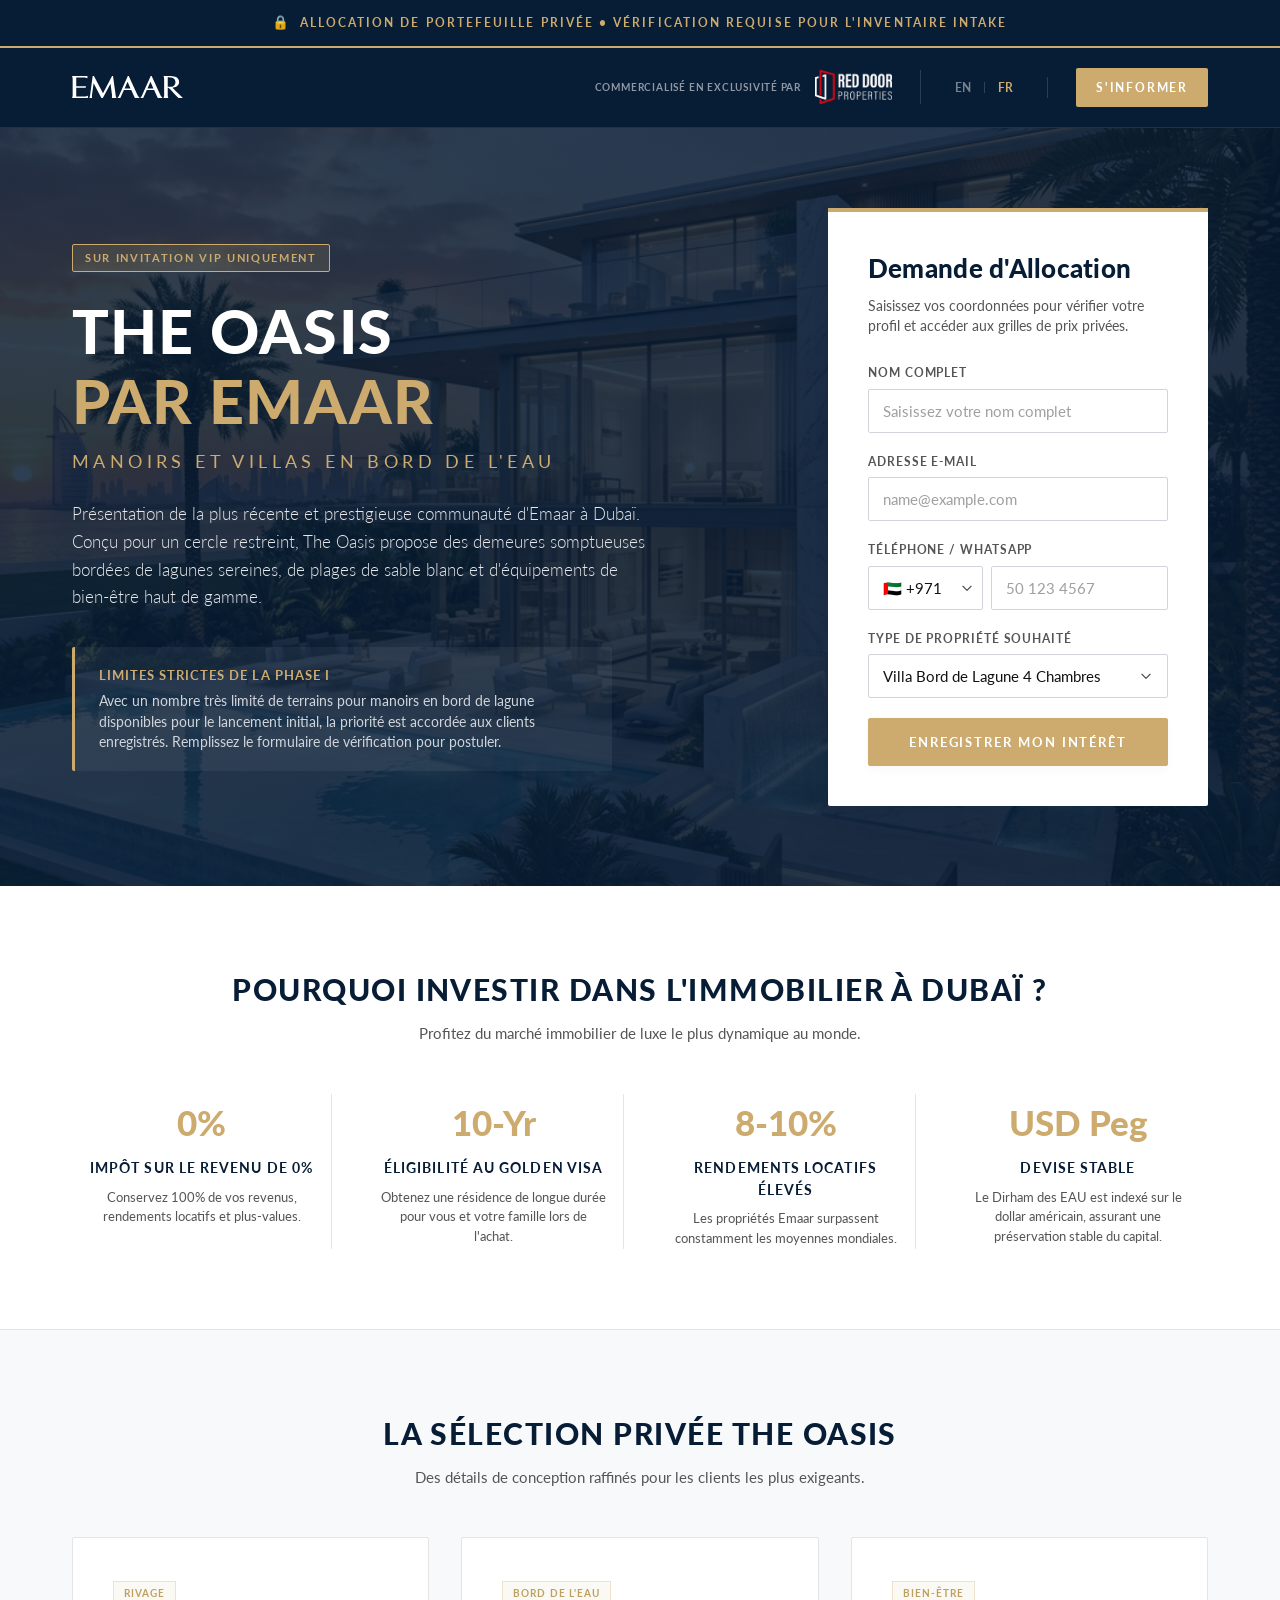
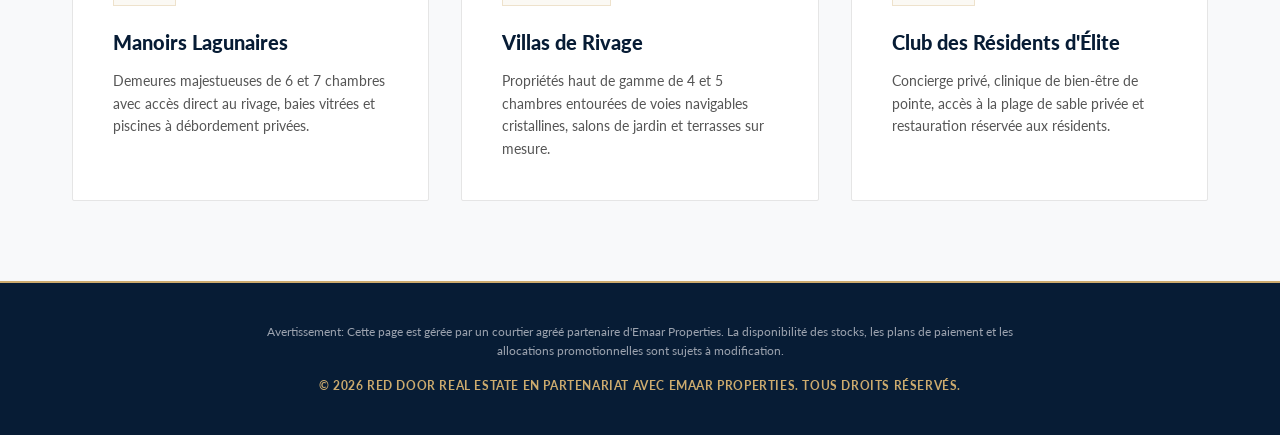
==== index.html @ d4c35c3e "Initial commit - Emaar & Red Door Co-Branded Waiting List Landing Page" ====
<!DOCTYPE html>
<html lang="fr">
<head>
  <meta charset="UTF-8">
  <meta name="viewport" content="width=device-width, initial-scale=1.0">
  <title data-i18n="page_title">The Oasis par Emaar - Portail d'Investissement Immobilier à Dubaï</title>
  <!-- SEO Meta Tags -->
  <meta name="description" content="Portail officiel d'investissement et de pré-lancement pour The Oasis par Emaar, Dubaï. Accédez à des villas d'exception en bord de mer.">
  <meta name="robots" content="noindex, nofollow">
  
  <!-- Google Fonts: Emaar uses Lato -->
  <link rel="preconnect" href="https://fonts.googleapis.com">
  <link rel="preconnect" href="https://fonts.gstatic.com" crossorigin>
  <link href="https://fonts.googleapis.com/css2?family=Lato:wght@300;400;700;900&display=swap" rel="stylesheet">
  
  <!-- CSS Link -->
  <link rel="stylesheet" href="style.css">
</head>
<body>

  <!-- Top Exclusivity Banner -->
  <div class="exclusivity-banner">
    <div class="banner-content">
      <span class="lock-icon">🔒</span> <span data-i18n="banner">ALLOCATION DE PORTEFEUILLE PRIVÉE &bull; VÉRIFICATION REQUISE POUR L'INVENTAIRE INTAKE</span>
    </div>
  </div>

  <!-- Navigation Header matching property.emaar.com -->
  <header class="main-header">
    <div class="nav-container">
      <div class="nav-left">
        <img src="assets/emaar-logo.svg" class="emaar-logo-header" alt="Emaar Properties Logo">
      </div>
      <div class="nav-right">
        <div class="broker-co-brand">
          <span class="broker-tagline" data-i18n="marketed_by">COMMERCIALISÉ EN EXCLUSIVITÉ PAR</span>
          <img src="assets/red-door-logo-white.png" class="broker-logo-header" alt="Red Door Real Estate Logo">
        </div>
        <!-- Language Switcher EN | FR (FR is active by default) -->
        <div class="lang-switcher">
          <button class="lang-btn" data-lang="en">EN</button>
          <span class="lang-divider">|</span>
          <button class="lang-btn active" data-lang="fr">FR</button>
        </div>
        <a href="#form-card" class="header-cta" data-i18n="enquire_now">S'INFORMER</a>
      </div>
    </div>
  </header>

  <!-- Hero Section with background image and form container -->
  <section class="hero-section">
    <div class="hero-grid">
      <!-- Hero Copy Left -->
      <div class="hero-left">
        <div class="vip-badge" data-i18n="vip_badge">SUR INVITATION VIP UNIQUEMENT</div>
        <h1 class="hero-main-title" data-i18n="hero_title">
          THE OASIS <br><span class="gold-text">PAR EMAAR</span>
        </h1>
        <h2 class="hero-sub-title" data-i18n="hero_subtitle">MANOIRS ET VILLAS EN BORD DE L'EAU</h2>
        
        <p class="hero-intro-text" data-i18n="hero_intro">
          Présentation de la plus récente et prestigieuse communauté d'Emaar à Dubaï. Conçu pour un cercle restreint, The Oasis propose des demeures somptueuses bordées de lagunes sereines, de plages de sable blanc et d'équipements de bien-être haut de gamme.
        </p>

        <!-- Exclusivity Box inside Hero -->
        <div class="info-alert-box">
          <span class="alert-title" data-i18n="alert_title">Limites Strictes de la Phase I</span>
          <p class="alert-desc" data-i18n="alert_desc">
            Avec un nombre très limité de terrains pour manoirs en bord de lagune disponibles pour le lancement initial, la priorité est accordée aux clients enregistrés. Remplissez le formulaire de vérification pour postuler.
          </p>
        </div>
      </div>

      <!-- Hero Form Right -->
      <div class="hero-right">
        <!-- Main Form Card -->
        <div class="form-card-wrapper" id="form-card">
          <div class="card-indicator-gold"></div>
          <h3 class="form-card-title" data-i18n="form_title">Demande d'Allocation</h3>
          <p class="form-card-desc" data-i18n="form_desc">Saisissez vos coordonnées pour vérifier votre profil et accéder aux grilles de prix privées.</p>
          
          <form id="waiting-list-form" novalidate>
            <!-- Name -->
            <div class="form-group">
              <label for="client-name" class="form-label" data-i18n="label_name">Nom Complet</label>
              <input type="text" id="client-name" name="name" data-i18n-placeholder="placeholder_name" placeholder="Saisissez votre nom complet" required>
              <span class="error-msg" id="name-error" data-i18n="error_name">Veuillez saisir votre nom complet.</span>
            </div>

            <!-- Email -->
            <div class="form-group">
              <label for="client-email" class="form-label" data-i18n="label_email">Adresse E-mail</label>
              <input type="email" id="client-email" name="email" placeholder="name@example.com" required>
              <span class="error-msg" id="email-error" data-i18n="error_email">Veuillez saisir une adresse e-mail valide.</span>
            </div>

            <!-- Phone with Country Code Select -->
            <div class="form-group">
              <label for="client-phone" class="form-label" data-i18n="label_phone">Téléphone / WhatsApp</label>
              <div class="phone-input-container">
                <select id="country-code" name="country_code">
                  <option value="+971">🇦🇪 +971</option>
                  <option value="+966">🇸🇦 +966</option>
                  <option value="+1">🇺🇸 +1</option>
                  <option value="+44">🇬🇧 +44</option>
                  <option value="+91">🇮🇳 +91</option>
                  <option value="+974">🇶🇦 +974</option>
                  <option value="+965">🇰🇼 +965</option>
                  <option value="+968">🇴🇲 +968</option>
                  <option value="+973">🇧🇭 +973</option>
                  <option value="+20">🇪🇬 +20</option>
                  <option value="+962">🇯🇴 +962</option>
                  <option value="+961">🇱🇧 +961</option>
                  <option value="+7">🇷🇺 +7</option>
                  <option value="+33">🇫🇷 +33</option>
                  <option value="+49">🇩🇪 +49</option>
                  <option value="+90">🇹🇷 +90</option>
                </select>
                <input type="tel" id="client-phone" name="phone" placeholder="50 123 4567" required>
              </div>
              <span class="error-msg" id="phone-error" data-i18n="error_phone">Veuillez saisir un numéro de téléphone valide.</span>
            </div>

            <!-- Unit Select -->
            <div class="form-group">
              <label for="client-unit" class="form-label" data-i18n="label_unit">Type de Propriété Souhaité</label>
              <select id="client-unit" name="unit">
                <option value="4-bed-villa" data-i18n="unit_option_1">Villa Bord de Lagune 4 Chambres</option>
                <option value="5-bed-villa" data-i18n="unit_option_2">Manoir Bord de Lagune 5 Chambres</option>
                <option value="mansion" data-i18n="unit_option_3">Domaine de Prestige en Bord de l'Eau</option>
                <option value="undecided" data-i18n="unit_option_4">Indécis / Tout Afficher</option>
              </select>
            </div>

            <!-- Emaar Gold Submit Button -->
            <button type="submit" class="submit-btn" id="submit-btn">
              <span class="btn-text" data-i18n="btn_submit">ENREGISTRER MON INTÉRÊT</span>
              <span class="btn-loader"></span>
            </button>
          </form>
        </div>

        <!-- Success Card (Initially Hidden) -->
        <div class="form-card-wrapper success-card-wrapper hidden" id="success-card">
          <div class="success-icon-box">
            <svg viewBox="0 0 24 24" width="28" height="28" fill="none" stroke="currentColor" stroke-width="2">
              <polyline points="20 6 9 17 4 12"></polyline>
            </svg>
          </div>
          <h3 class="form-card-title" data-i18n="success_title">Inscription Enregistrée</h3>
          <p class="form-card-desc" data-i18n="success_desc">
            Votre profil a été mis en attente pour vérification. Un conseiller senior vous contactera directement sur WhatsApp.
          </p>
          <div class="vip-badge-number">
            <span class="badge-number-label" data-i18n="success_queue_label">STATUT DE LA FILE D'ATTENTE</span>
            <span class="badge-number-value" id="queue-position">VIP-#184</span>
          </div>
          <p class="verification-helper-text" data-i18n="success_helper">
            Les brochures, les plans de prix et les guides d'inventaire VIP sont en cours de compilation.
          </p>
          <button class="reset-btn" id="reset-btn" data-i18n="btn_reset">Soumettre une autre demande</button>
        </div>
      </div>
    </div>
  </section>

  <!-- Highlights Section matching property.emaar.com secondary sections -->
  <section class="highlights-section">
    <div class="section-container">
      <h2 class="section-title" data-i18n="highlights_title">POURQUOI INVESTIR DANS L'IMMOBILIER À DUBAÏ ?</h2>
      <p class="section-subtitle" data-i18n="highlights_subtitle">Profitez du marché immobilier de luxe le plus dynamique au monde.</p>
      
      <div class="highlights-grid">
        <div class="highlight-item">
          <div class="highlight-stat">0%</div>
          <div class="highlight-name" data-i18n="stat1_name">Impôt sur le Revenu de 0%</div>
          <p class="highlight-description" data-i18n="stat1_desc">Conservez 100% de vos revenus, rendements locatifs et plus-values.</p>
        </div>
        <div class="highlight-item">
          <div class="highlight-stat">10-Yr</div>
          <div class="highlight-name" data-i18n="stat2_name">Éligibilité au Golden Visa</div>
          <p class="highlight-description" data-i18n="stat2_desc">Obtenez une résidence de longue durée pour vous et votre famille lors de l'achat.</p>
        </div>
        <div class="highlight-item">
          <div class="highlight-stat">8-10%</div>
          <div class="highlight-name" data-i18n="stat3_name">Rendements Locatifs Élevés</div>
          <p class="highlight-description" data-i18n="stat3_desc">Les propriétés Emaar surpassent constamment les moyennes mondiales.</p>
        </div>
        <div class="highlight-item">
          <div class="highlight-stat">USD Peg</div>
          <div class="highlight-name" data-i18n="stat4_name">Devise Stable</div>
          <p class="highlight-description" data-i18n="stat4_desc">Le Dirham des EAU est indexé sur le dollar américain, assurant une préservation stable du capital.</p>
        </div>
      </div>
    </div>
  </section>

  <!-- Communities / Mansion Grid Section -->
  <section class="collection-section">
    <div class="section-container">
      <h2 class="section-title" data-i18n="collection_title">LA SÉLECTION PRIVÉE THE OASIS</h2>
      <p class="section-subtitle" data-i18n="collection_subtitle">Des détails de conception raffinés pour les clients les plus exigeants.</p>
      
      <div class="collection-grid">
        <!-- Card 1 -->
        <div class="collection-card">
          <div class="card-tag" data-i18n="card1_tag">RIVAGE</div>
          <h4 class="card-heading" data-i18n="card1_title">Manoirs Lagunaires</h4>
          <p class="card-body-text" data-i18n="card1_desc">
            Demeures majestueuses de 6 et 7 chambres avec accès direct au rivage, baies vitrées et piscines à débordement privées.
          </p>
        </div>
        <!-- Card 2 -->
        <div class="collection-card">
          <div class="card-tag" data-i18n="card2_tag">BORD DE L'EAU</div>
          <h4 class="card-heading" data-i18n="card2_title">Villas de Rivage</h4>
          <p class="card-body-text" data-i18n="card2_desc">
            Propriétés haut de gamme de 4 et 5 chambres entourées de voies navigables cristallines, salons de jardin et terrasses sur mesure.
          </p>
        </div>
        <!-- Card 3 -->
        <div class="collection-card">
          <div class="card-tag" data-i18n="card3_tag">BIEN-ÊTRE</div>
          <h4 class="card-heading" data-i18n="card3_title">Club des Résidents d'Élite</h4>
          <p class="card-body-text" data-i18n="card3_desc">
            Concierge privé, clinique de bien-être de pointe, accès à la plage de sable privée et restauration réservée aux résidents.
          </p>
        </div>
      </div>
    </div>
  </section>

  <!-- Footer Section -->
  <footer class="main-footer">
    <div class="footer-container">
      <p class="footer-disclaimer" data-i18n="footer_disclaimer">
        Avertissement: Cette page est gérée par un courtier agréé partenaire d'Emaar Properties. La disponibilité des stocks, les plans de paiement et les allocations promotionnelles sont sujets à modification.
      </p>
      <p class="footer-copyright" data-i18n="footer_copyright">&copy; 2026 Red Door Real Estate en partenariat avec Emaar Properties. Tous droits réservés.</p>
    </div>
  </footer>

  <!-- JavaScript Link -->
  <script src="app.js"></script>
</body>
</html>
---- style.css ----
/* Emaar Brand Design Tokens (Official Emaar Website Theme) */
:root {
  --font-primary: 'Lato', -apple-system, BlinkMacSystemFont, "Segoe UI", Roboto, sans-serif;

  /* Official Colors from Emaar's Web Portal */
  --emaar-blue: #071c35;       /* Primary Deep Luxury Navy */
  --emaar-gold: #cdab6e;       /* Primary Emaar Champagne Gold */
  --emaar-gold-hover: #bda060;  /* Slightly Darker Gold */
  --emaar-gray: #4f4e50;       /* Emaar Corporate Wordmark Gray */
  
  --bg-page: #fdfdfd;          /* Off-White */
  --bg-surface: #ffffff;       /* Pure White Form Card */
  --border-color: #e5e5e5;     /* Clean minimalist dividers */
  --border-focus: #cdab6e;     /* Gold Focus Highlights */
  
  --text-primary: #111111;     /* Highly readable charcoal black */
  --text-secondary: #555555;   /* Secondary gray text */
  --text-muted: #888888;       /* Subtle helper/footer gray */
  
  --shadow-sm: 0 4px 10px rgba(7, 28, 53, 0.03);
  --shadow-md: 0 10px 30px rgba(7, 28, 53, 0.08);
  --shadow-lg: 0 20px 50px rgba(7, 28, 53, 0.15);
  
  --radius-sm: 2px;            /* Modern sharp edges characteristic of Emaar */
  --radius-md: 4px;
  
  --transition-smooth: all 0.3s cubic-bezier(0.25, 0.8, 0.25, 1);
}

/* Base Resets */
*, *::before, *::after {
  box-sizing: border-box;
  margin: 0;
  padding: 0;
}

html {
  scroll-behavior: smooth;
}

body {
  background-color: var(--bg-page);
  color: var(--text-primary);
  font-family: var(--font-primary);
  line-height: 1.6;
  overflow-x: hidden;
  position: relative;
  min-height: 100vh;
}

/* Top Exclusivity Banner */
.exclusivity-banner {
  background-color: var(--emaar-blue);
  color: var(--emaar-gold);
  border-bottom: 2px solid var(--emaar-gold);
  padding: 12px 24px;
  text-align: center;
  font-size: 0.72rem;
  font-weight: 700;
  letter-spacing: 0.18em;
  text-transform: uppercase;
  position: relative;
  z-index: 10;
}

.banner-content {
  display: flex;
  align-items: center;
  justify-content: center;
  gap: 8px;
}

.lock-icon {
  font-size: 0.85rem;
}

/* Navigation Header */
.main-header {
  background-color: var(--emaar-blue);
  border-bottom: 1px solid rgba(255, 255, 255, 0.1);
  padding: 20px 0;
  position: sticky;
  top: 0;
  z-index: 100;
}

.nav-container {
  max-width: 1200px;
  margin: 0 auto;
  padding: 0 32px;
  display: flex;
  justify-content: space-between;
  align-items: center;
  gap: 24px;
}

.nav-left {
  display: flex;
  align-items: center;
}

.emaar-logo-header {
  height: 22px;
  width: auto;
  display: block;
}

.nav-right {
  display: flex;
  align-items: center;
  gap: 28px;
}

.broker-co-brand {
  display: flex;
  align-items: center;
  gap: 14px;
  border-right: 1px solid rgba(255, 255, 255, 0.15);
  padding-right: 28px;
}

.broker-tagline {
  font-size: 0.62rem;
  font-weight: 700;
  letter-spacing: 0.08em;
  color: rgba(255, 255, 255, 0.55);
  text-align: right;
  line-height: 1.3;
}

.broker-logo-header {
  height: 34px;
  width: auto;
  display: block;
}

.lang-switcher {
  display: flex;
  align-items: center;
  gap: 6px;
  border-right: 1px solid rgba(255, 255, 255, 0.15);
  padding-right: 28px;
}

.lang-btn {
  background: none;
  border: none;
  color: rgba(255, 255, 255, 0.45);
  font-family: var(--font-primary);
  font-size: 0.72rem;
  font-weight: 700;
  cursor: pointer;
  padding: 4px 6px;
  transition: var(--transition-smooth);
}

.lang-btn:hover {
  color: #ffffff;
}

.lang-btn.active {
  color: var(--emaar-gold);
}

.lang-divider {
  color: rgba(255, 255, 255, 0.2);
  font-size: 0.72rem;
}

.header-cta {
  background-color: var(--emaar-gold);
  color: #ffffff;
  font-size: 0.75rem;
  font-weight: 700;
  text-transform: uppercase;
  letter-spacing: 0.15em;
  padding: 10px 20px;
  border-radius: var(--radius-sm);
  text-decoration: none;
  transition: var(--transition-smooth);
}

.header-cta:hover {
  background-color: #ffffff;
  color: var(--emaar-blue);
}

/* Hero Section with Split Layout & Image Background */
.hero-section {
  background-image: linear-gradient(rgba(7, 28, 53, 0.82), rgba(7, 28, 53, 0.88)), url('assets/emaar-villa.png');
  background-size: cover;
  background-position: center center;
  background-repeat: no-repeat;
  color: #ffffff;
  padding: 80px 0;
  min-height: 640px;
  display: flex;
  align-items: center;
}

.hero-grid {
  max-width: 1200px;
  margin: 0 auto;
  padding: 0 32px;
  width: 100%;
  display: grid;
  grid-template-columns: 1.1fr 0.9fr;
  gap: 80px;
  align-items: center;
}

/* Hero Content Left */
.vip-badge {
  display: inline-block;
  background-color: rgba(205, 171, 110, 0.15);
  border: 1px solid var(--emaar-gold);
  color: var(--emaar-gold);
  font-size: 0.7rem;
  font-weight: 700;
  letter-spacing: 0.15em;
  padding: 4px 12px;
  border-radius: var(--radius-sm);
  margin-bottom: 24px;
  text-transform: uppercase;
}

.hero-main-title {
  font-size: clamp(2.5rem, 5vw, 3.8rem);
  font-weight: 900;
  line-height: 1.15;
  margin-bottom: 12px;
  letter-spacing: 0.02em;
}

.gold-text {
  color: var(--emaar-gold);
}

.hero-sub-title {
  font-size: 1.1rem;
  font-weight: 400;
  letter-spacing: 0.25em;
  margin-bottom: 24px;
  color: var(--emaar-gold);
  text-transform: uppercase;
}

.hero-intro-text {
  font-size: 1.05rem;
  font-weight: 300;
  line-height: 1.65;
  margin-bottom: 36px;
  color: #e5e7eb;
}

.info-alert-box {
  background-color: rgba(255, 255, 255, 0.05);
  border-left: 3px solid var(--emaar-gold);
  padding: 18px 24px;
  border-radius: var(--radius-sm);
  max-width: 540px;
}

.alert-title {
  display: block;
  font-size: 0.8rem;
  font-weight: 700;
  text-transform: uppercase;
  color: var(--emaar-gold);
  letter-spacing: 0.08em;
  margin-bottom: 6px;
}

.alert-desc {
  font-size: 0.85rem;
  color: #d1d5db;
  line-height: 1.5;
}

/* Floating Form Card Right */
.hero-right {
  display: flex;
  justify-content: flex-end;
}

.form-card-wrapper {
  background-color: var(--bg-surface);
  border-radius: var(--radius-sm);
  box-shadow: var(--shadow-lg);
  padding: 40px;
  width: 100%;
  max-width: 380px;
  color: var(--text-primary);
  position: relative;
}

.card-indicator-gold {
  position: absolute;
  top: 0;
  left: 0;
  right: 0;
  height: 4px;
  background-color: var(--emaar-gold);
}

.form-card-title {
  font-size: 1.6rem;
  font-weight: 900;
  color: var(--emaar-blue);
  margin-bottom: 8px;
  letter-spacing: 0.01em;
}

.form-card-desc {
  font-size: 0.85rem;
  color: var(--text-secondary);
  margin-bottom: 28px;
  line-height: 1.45;
}

/* Form Groups */
.form-group {
  margin-bottom: 20px;
  display: flex;
  flex-direction: column;
  gap: 6px;
}

.form-label {
  font-size: 0.72rem;
  font-weight: 700;
  text-transform: uppercase;
  letter-spacing: 0.08em;
  color: var(--text-secondary);
}

input[type="text"],
input[type="email"],
input[type="tel"],
select {
  width: 100%;
  padding: 12px 14px;
  background-color: #ffffff;
  border: 1px solid #d1d5db;
  border-radius: var(--radius-sm);
  color: var(--text-primary);
  font-family: var(--font-primary);
  font-size: 0.95rem;
  outline: none;
  transition: var(--transition-smooth);
  -webkit-appearance: none;
}

input[type="text"]:focus,
input[type="email"]:focus,
input[type="tel"]:focus,
select:focus {
  border-color: var(--border-focus);
  box-shadow: 0 0 0 3px rgba(205, 171, 110, 0.2);
}

select {
  cursor: pointer;
  background-image: url("data:image/svg+xml,%3Csvg xmlns='http://www.w3.org/2000/svg' fill='none' viewBox='0 0 24 24' stroke='%234f4e50'%3E%3Cpath stroke-linecap='round' stroke-linejoin='round' stroke-width='2' d='M19 9l-7 7-7-7'/%3E%3C/svg%3E");
  background-repeat: no-repeat;
  background-position: right 14px center;
  background-size: 14px;
  padding-right: 40px;
}

.phone-input-container {
  display: flex;
  gap: 8px;
  width: 100%;
}

.phone-input-container select {
  width: 115px;
  flex-shrink: 0;
  padding-right: 30px;
  background-position: right 8px center;
}

.phone-input-container input {
  flex-grow: 1;
}

input::placeholder {
  color: var(--text-muted);
  opacity: 0.8;
}

/* Errors */
.error-msg {
  color: #c94b4b;
  font-size: 0.72rem;
  margin-top: 4px;
  display: none;
  animation: fadeIn 0.3s ease;
}

.form-group.has-error input {
  border-color: rgba(201, 75, 75, 0.5);
  box-shadow: 0 0 0 3px rgba(201, 75, 75, 0.08);
}

.form-group.has-error .error-msg {
  display: block;
}

/* CTA Submit Button */
.submit-btn {
  width: 100%;
  padding: 15px;
  background-color: var(--emaar-gold);
  border: 1px solid var(--emaar-gold);
  border-radius: var(--radius-sm);
  color: #ffffff;
  font-family: var(--font-primary);
  font-weight: 700;
  font-size: 0.8rem;
  text-transform: uppercase;
  letter-spacing: 0.15em;
  cursor: pointer;
  display: flex;
  align-items: center;
  justify-content: center;
  gap: 12px;
  box-shadow: var(--shadow-sm);
  transition: var(--transition-smooth);
  position: relative;
  overflow: hidden;
  margin-top: 12px;
}

.submit-btn:hover {
  background-color: var(--emaar-blue);
  border-color: var(--emaar-blue);
  box-shadow: 0 4px 15px rgba(7, 28, 53, 0.25);
}

/* Loader */
.btn-loader {
  display: none;
  width: 16px;
  height: 16px;
  border: 2px solid rgba(255, 255, 255, 0.3);
  border-radius: 50%;
  border-top-color: #ffffff;
  animation: spin 0.8s linear infinite;
}

.submit-btn.loading .btn-text {
  visibility: hidden;
  opacity: 0;
}

.submit-btn.loading .btn-loader {
  display: block;
  position: absolute;
}

@keyframes spin {
  to { transform: rotate(360deg); }
}

/* Success Card */
.success-card-wrapper {
  text-align: center;
  display: flex;
  flex-direction: column;
  align-items: center;
  animation: scaleUp 0.4s cubic-bezier(0.16, 1, 0.3, 1);
}

.success-icon-box {
  width: 56px;
  height: 56px;
  border: 1px solid var(--emaar-gold);
  background-color: rgba(205, 171, 110, 0.05);
  border-radius: 50%;
  display: flex;
  align-items: center;
  justify-content: center;
  color: var(--emaar-gold);
  margin-bottom: 20px;
}

.vip-badge-number {
  border-top: 1px solid var(--border-color);
  border-bottom: 1px solid var(--border-color);
  padding: 14px 0;
  width: 100%;
  margin: 16px 0 20px;
  display: flex;
  flex-direction: column;
  gap: 4px;
}

.badge-number-label {
  font-size: 0.65rem;
  letter-spacing: 0.15em;
  color: var(--text-muted);
  font-weight: 700;
  text-transform: uppercase;
}

.badge-number-value {
  font-weight: 900;
  font-size: 1.35rem;
  color: var(--emaar-gold);
  letter-spacing: 0.05em;
}

.verification-helper-text {
  font-size: 0.82rem;
  color: var(--text-secondary);
  line-height: 1.5;
  margin-bottom: 24px;
}

.reset-btn {
  background: transparent;
  border: 1px solid var(--border-color);
  color: var(--text-secondary);
  padding: 10px 20px;
  border-radius: var(--radius-sm);
  font-size: 0.75rem;
  font-family: var(--font-primary);
  font-weight: 700;
  text-transform: uppercase;
  letter-spacing: 0.08em;
  cursor: pointer;
  transition: var(--transition-smooth);
}

.reset-btn:hover {
  background-color: var(--bg-page);
  border-color: var(--emaar-gray);
  color: var(--text-primary);
}

/* Secondary Sections styling */
.highlights-section {
  background-color: #ffffff;
  padding: 80px 0;
  border-bottom: 1px solid var(--border-color);
}

.section-container {
  max-width: 1200px;
  margin: 0 auto;
  padding: 0 32px;
}

.section-title {
  font-size: 1.85rem;
  font-weight: 900;
  color: var(--emaar-blue);
  text-align: center;
  letter-spacing: 0.05em;
  margin-bottom: 8px;
}

.section-subtitle {
  font-size: 0.95rem;
  color: var(--text-secondary);
  text-align: center;
  margin-bottom: 48px;
}

.highlights-grid {
  display: grid;
  grid-template-columns: repeat(4, 1fr);
  gap: 32px;
}

.highlight-item {
  text-align: center;
  border-right: 1px solid var(--border-color);
  padding: 0 16px;
}

.highlight-item:last-child {
  border-right: none;
}

.highlight-stat {
  font-size: 2.2rem;
  font-weight: 900;
  color: var(--emaar-gold);
  margin-bottom: 8px;
}

.highlight-name {
  font-size: 0.85rem;
  font-weight: 700;
  text-transform: uppercase;
  color: var(--emaar-blue);
  letter-spacing: 0.08em;
  margin-bottom: 8px;
}

.highlight-description {
  font-size: 0.82rem;
  color: var(--text-secondary);
  line-height: 1.5;
}

/* Mansion Grid Section */
.collection-section {
  background-color: #f8f9fa;
  padding: 80px 0;
}

.collection-grid {
  display: grid;
  grid-template-columns: repeat(3, 1fr);
  gap: 32px;
}

.collection-card {
  background-color: #ffffff;
  border: 1px solid var(--border-color);
  padding: 40px;
  border-radius: var(--radius-sm);
  transition: var(--transition-smooth);
}

.collection-card:hover {
  box-shadow: var(--shadow-md);
  transform: translateY(-2px);
}

.card-tag {
  display: inline-block;
  background-color: rgba(205, 171, 110, 0.08);
  border: 1px solid rgba(205, 171, 110, 0.3);
  color: var(--emaar-gold-hover);
  font-size: 0.65rem;
  font-weight: 700;
  letter-spacing: 0.1em;
  padding: 3px 10px;
  margin-bottom: 20px;
  text-transform: uppercase;
}

.card-heading {
  font-size: 1.25rem;
  font-weight: 900;
  color: var(--emaar-blue);
  margin-bottom: 12px;
}

.card-body-text {
  font-size: 0.88rem;
  color: var(--text-secondary);
  line-height: 1.6;
}

/* Footer Section */
.main-footer {
  background-color: var(--emaar-blue);
  color: #ffffff;
  padding: 40px 0;
  border-top: 2px solid var(--emaar-gold);
}

.footer-container {
  max-width: 1200px;
  margin: 0 auto;
  padding: 0 32px;
  text-align: center;
}

.footer-disclaimer {
  font-size: 0.72rem;
  color: #9ca3af;
  line-height: 1.6;
  margin-bottom: 16px;
  max-width: 800px;
  margin-left: auto;
  margin-right: auto;
}

.footer-copyright {
  font-size: 0.75rem;
  font-weight: 700;
  color: var(--emaar-gold);
  letter-spacing: 0.05em;
  text-transform: uppercase;
}

/* Helpers */
.hidden {
  display: none !important;
}

/* Animations */
@keyframes fadeIn {
  from { opacity: 0; transform: translateY(-4px); }
  to { opacity: 1; transform: translateY(0); }
}

@keyframes scaleUp {
  from { opacity: 0; transform: scale(0.95); }
  to { opacity: 1; transform: scale(1); }
}

/* Responsive Rules */
@media (max-width: 1024px) {
  .highlights-grid {
    grid-template-columns: repeat(2, 1fr);
    gap: 40px;
  }
  
  .highlight-item {
    border-right: none;
  }
  
  .highlight-item:nth-child(odd) {
    border-right: 1px solid var(--border-color);
  }
}

@media (max-width: 968px) {
  .hero-grid {
    grid-template-columns: 1fr;
    gap: 48px;
  }
  
  .hero-left {
    text-align: center;
  }
  
  .info-alert-box {
    margin-left: auto;
    margin-right: auto;
    text-align: left;
  }
  
  .hero-right {
    justify-content: center;
  }
  
  .collection-grid {
    grid-template-columns: 1fr;
    gap: 24px;
  }
}

@media (max-width: 640px) {
  .highlights-grid {
    grid-template-columns: 1fr;
    gap: 28px;
  }
  
  .highlight-item {
    border-right: none !important;
    padding: 0;
  }
  
  .nav-container {
    flex-direction: column;
    gap: 16px;
    padding: 12px 20px;
    text-align: center;
  }

  .nav-right {
    flex-direction: column;
    gap: 16px;
    width: 100%;
  }

  .broker-co-brand {
    border-right: none;
    padding-right: 0;
    justify-content: center;
  }

  .lang-switcher {
    border-right: none;
    padding-right: 0;
    justify-content: center;
  }
  
  .hero-grid {
    padding: 0 20px;
  }
  
  .section-container {
    padding: 0 20px;
  }
}

@media (max-width: 480px) {
  .exclusivity-banner {
    font-size: 0.65rem;
    padding: 10px 16px;
    line-height: 1.4;
  }

  .emaar-logo-header {
    height: 18px;
  }

  .broker-tagline {
    display: none;
  }

  .broker-logo-header {
    height: 30px;
  }

  .form-card-wrapper {
    padding: 32px 20px;
  }
  
  .form-card-title {
    font-size: 1.4rem;
  }
  
  .hero-main-title {
    font-size: 2.2rem;
  }
}
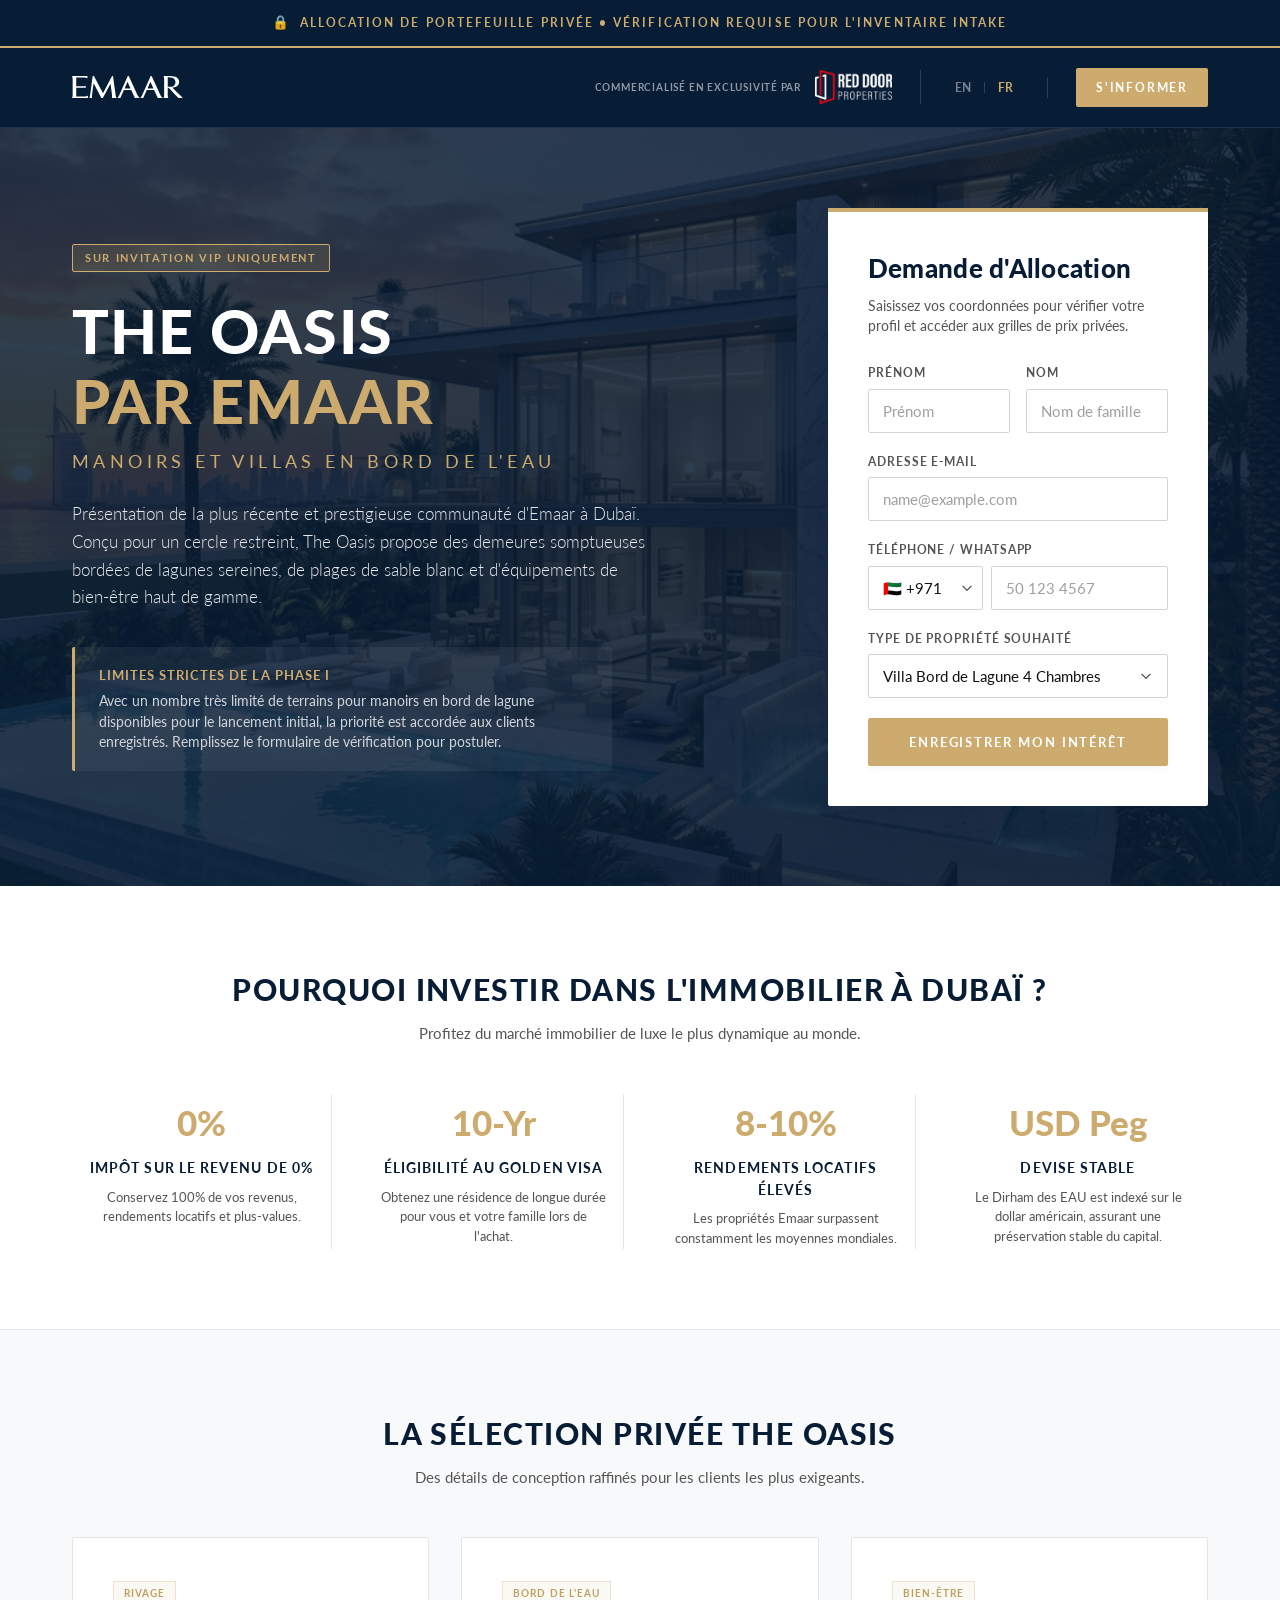
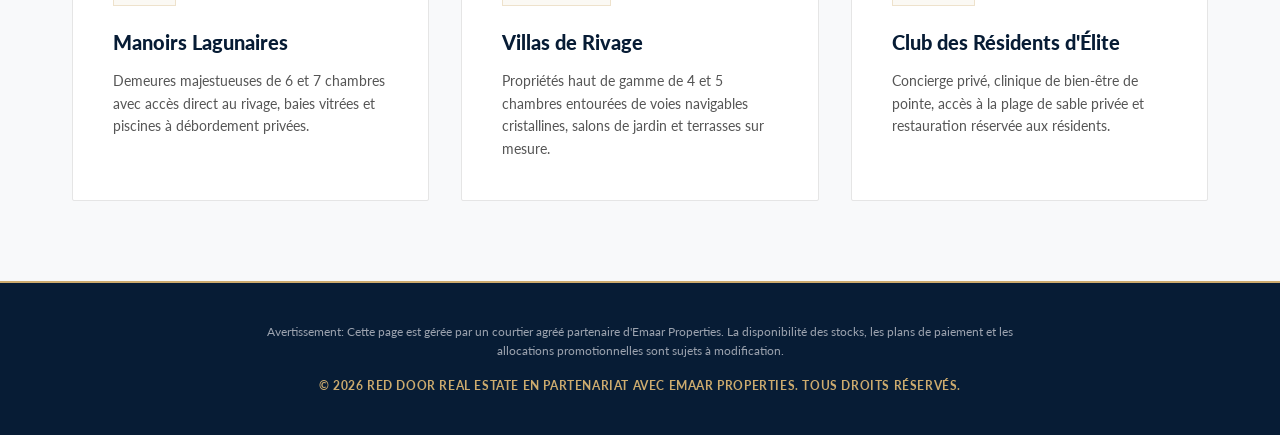
==== commit 36cc229c: "Split name field to first & last name and upgrade success screen to luxury VIP style" ====
--- a/index.html
+++ b/index.html
@@ -15,6 +15,9 @@
   
   <!-- CSS Link -->
   <link rel="stylesheet" href="style.css">
+  
+  <!-- Favicon -->
+  <link rel="icon" type="image/png" href="assets/red-door-icon.png">
 </head>
 <body>
 
@@ -80,11 +83,18 @@
           <p class="form-card-desc" data-i18n="form_desc">Saisissez vos coordonnées pour vérifier votre profil et accéder aux grilles de prix privées.</p>
           
           <form id="waiting-list-form" novalidate>
-            <!-- Name -->
-            <div class="form-group">
-              <label for="client-name" class="form-label" data-i18n="label_name">Nom Complet</label>
-              <input type="text" id="client-name" name="name" data-i18n-placeholder="placeholder_name" placeholder="Saisissez votre nom complet" required>
-              <span class="error-msg" id="name-error" data-i18n="error_name">Veuillez saisir votre nom complet.</span>
+            <!-- Name (First and Last inline) -->
+            <div class="name-input-row">
+              <div class="form-group">
+                <label for="client-firstname" class="form-label" data-i18n="label_firstname">Prénom</label>
+                <input type="text" id="client-firstname" name="first_name" data-i18n-placeholder="placeholder_firstname" placeholder="Prénom" required>
+                <span class="error-msg" id="firstname-error" data-i18n="error_firstname">Veuillez saisir votre prénom.</span>
+              </div>
+              <div class="form-group">
+                <label for="client-lastname" class="form-label" data-i18n="label_lastname">Nom de famille</label>
+                <input type="text" id="client-lastname" name="last_name" data-i18n-placeholder="placeholder_lastname" placeholder="Nom" required>
+                <span class="error-msg" id="lastname-error" data-i18n="error_lastname">Veuillez saisir votre nom.</span>
+              </div>
             </div>
 
             <!-- Email -->
@@ -147,17 +157,14 @@
               <polyline points="20 6 9 17 4 12"></polyline>
             </svg>
           </div>
-          <h3 class="form-card-title" data-i18n="success_title">Inscription Enregistrée</h3>
+          <h3 class="form-card-title" data-i18n="success_title">Merci de votre intérêt</h3>
           <p class="form-card-desc" data-i18n="success_desc">
-            Votre profil a été mis en attente pour vérification. Un conseiller senior vous contactera directement sur WhatsApp.
-          </p>
-          <div class="vip-badge-number">
-            <span class="badge-number-label" data-i18n="success_queue_label">STATUT DE LA FILE D'ATTENTE</span>
-            <span class="badge-number-value" id="queue-position">VIP-#184</span>
+            Votre demande d'allocation privée a été enregistrée avec succès. Notre service VIP Clientèle prendra contact avec vous dans les plus brefs délais afin de vous accompagner de manière personnalisée.
+          </p>
+          <div class="luxury-seal">
+            <span class="seal-logo">✦</span>
+            <span class="seal-text" data-i18n="seal_text">RED DOOR PRIVATE CLIENT CARE</span>
           </div>
-          <p class="verification-helper-text" data-i18n="success_helper">
-            Les brochures, les plans de prix et les guides d'inventaire VIP sont en cours de compilation.
-          </p>
           <button class="reset-btn" id="reset-btn" data-i18n="btn_reset">Soumettre une autre demande</button>
         </div>
       </div>
--- a/style.css
+++ b/style.css
@@ -485,38 +485,40 @@
   color: var(--emaar-gold);
   margin-bottom: 20px;
 }
-
-.vip-badge-number {
+.luxury-seal {
   border-top: 1px solid var(--border-color);
   border-bottom: 1px solid var(--border-color);
-  padding: 14px 0;
+  padding: 16px 0;
   width: 100%;
-  margin: 16px 0 20px;
+  margin: 16px 0 28px;
   display: flex;
   flex-direction: column;
-  gap: 4px;
-}
-
-.badge-number-label {
+  align-items: center;
+  gap: 6px;
+}
+
+.seal-logo {
+  font-size: 1.1rem;
+  color: var(--emaar-gold);
+  animation: pulse-dot 2s infinite;
+}
+
+.seal-text {
   font-size: 0.65rem;
-  letter-spacing: 0.15em;
-  color: var(--text-muted);
-  font-weight: 700;
-  text-transform: uppercase;
-}
-
-.badge-number-value {
-  font-weight: 900;
-  font-size: 1.35rem;
-  color: var(--emaar-gold);
-  letter-spacing: 0.05em;
-}
-
-.verification-helper-text {
-  font-size: 0.82rem;
-  color: var(--text-secondary);
-  line-height: 1.5;
-  margin-bottom: 24px;
+  font-weight: 700;
+  letter-spacing: 0.22em;
+  color: var(--emaar-blue);
+  text-transform: uppercase;
+}
+
+.name-input-row {
+  display: flex;
+  gap: 16px;
+  width: 100%;
+}
+
+.name-input-row .form-group {
+  flex: 1;
 }
 
 .reset-btn {
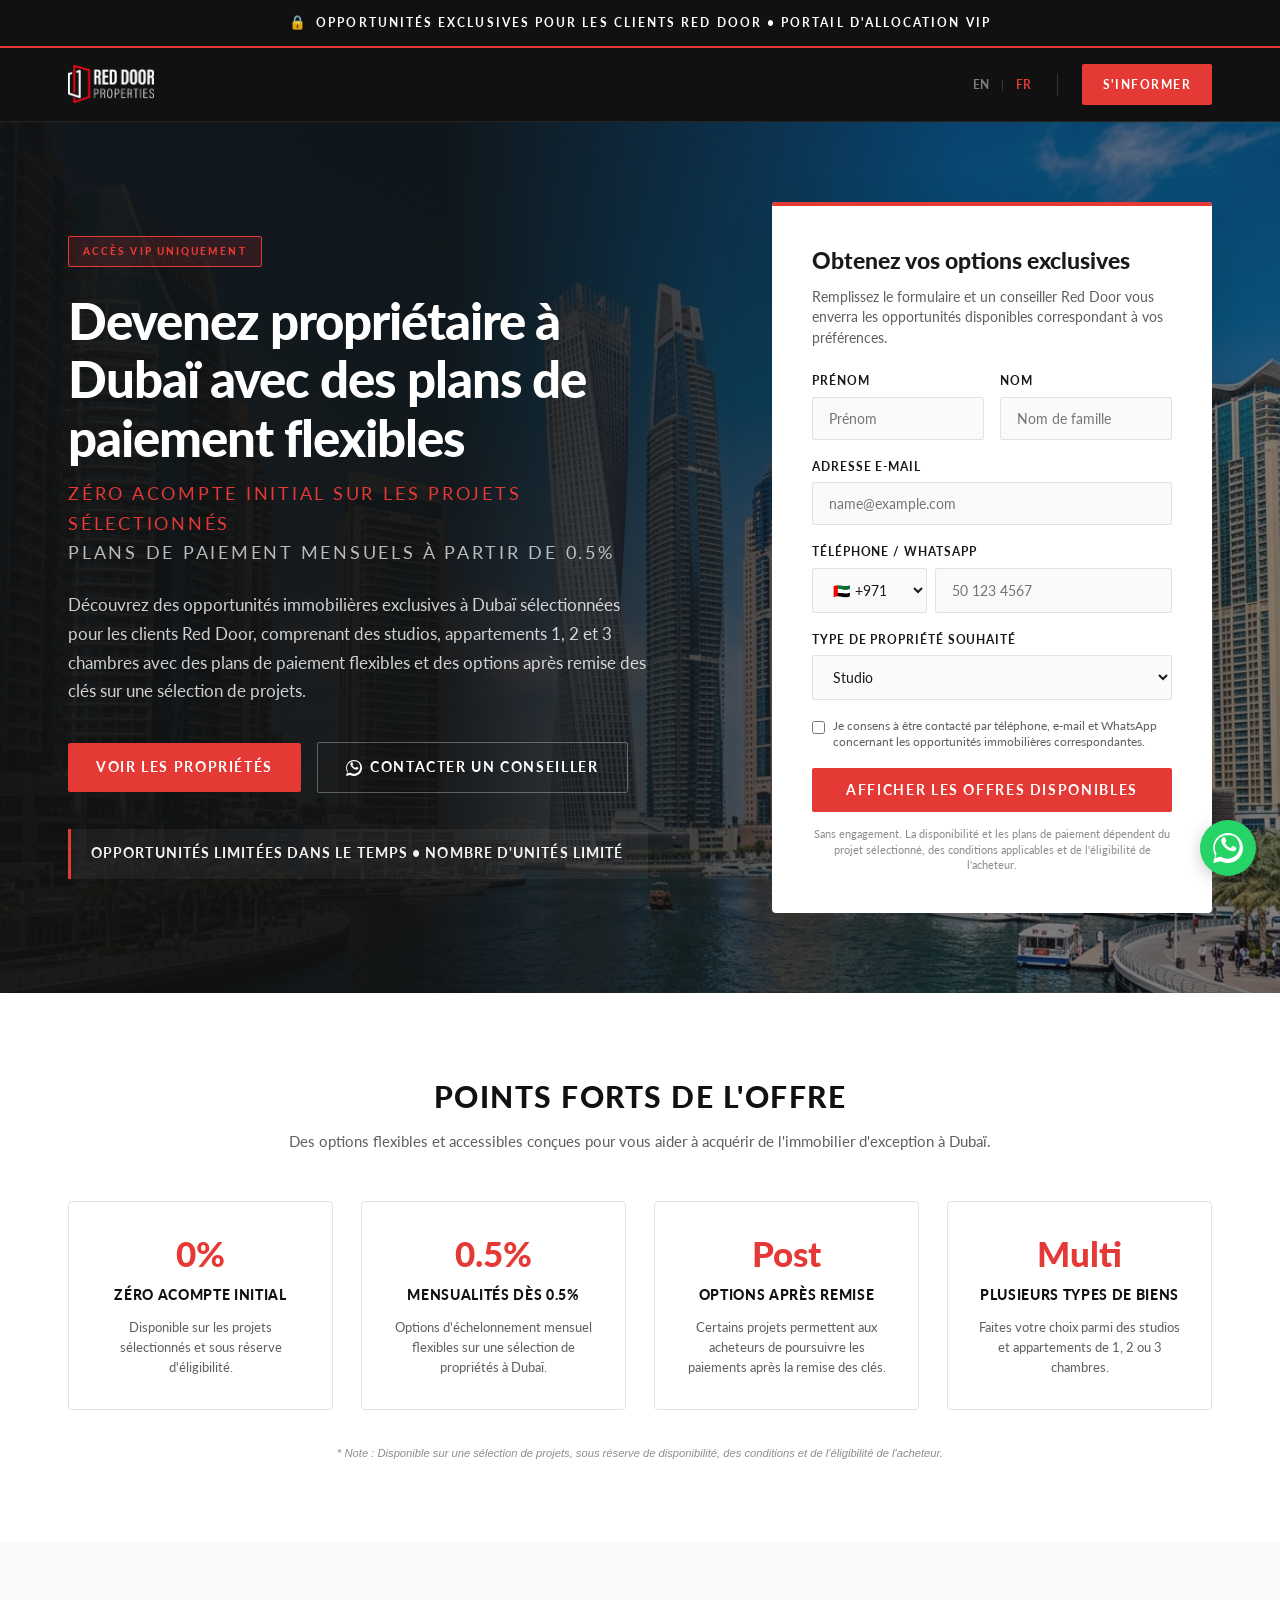
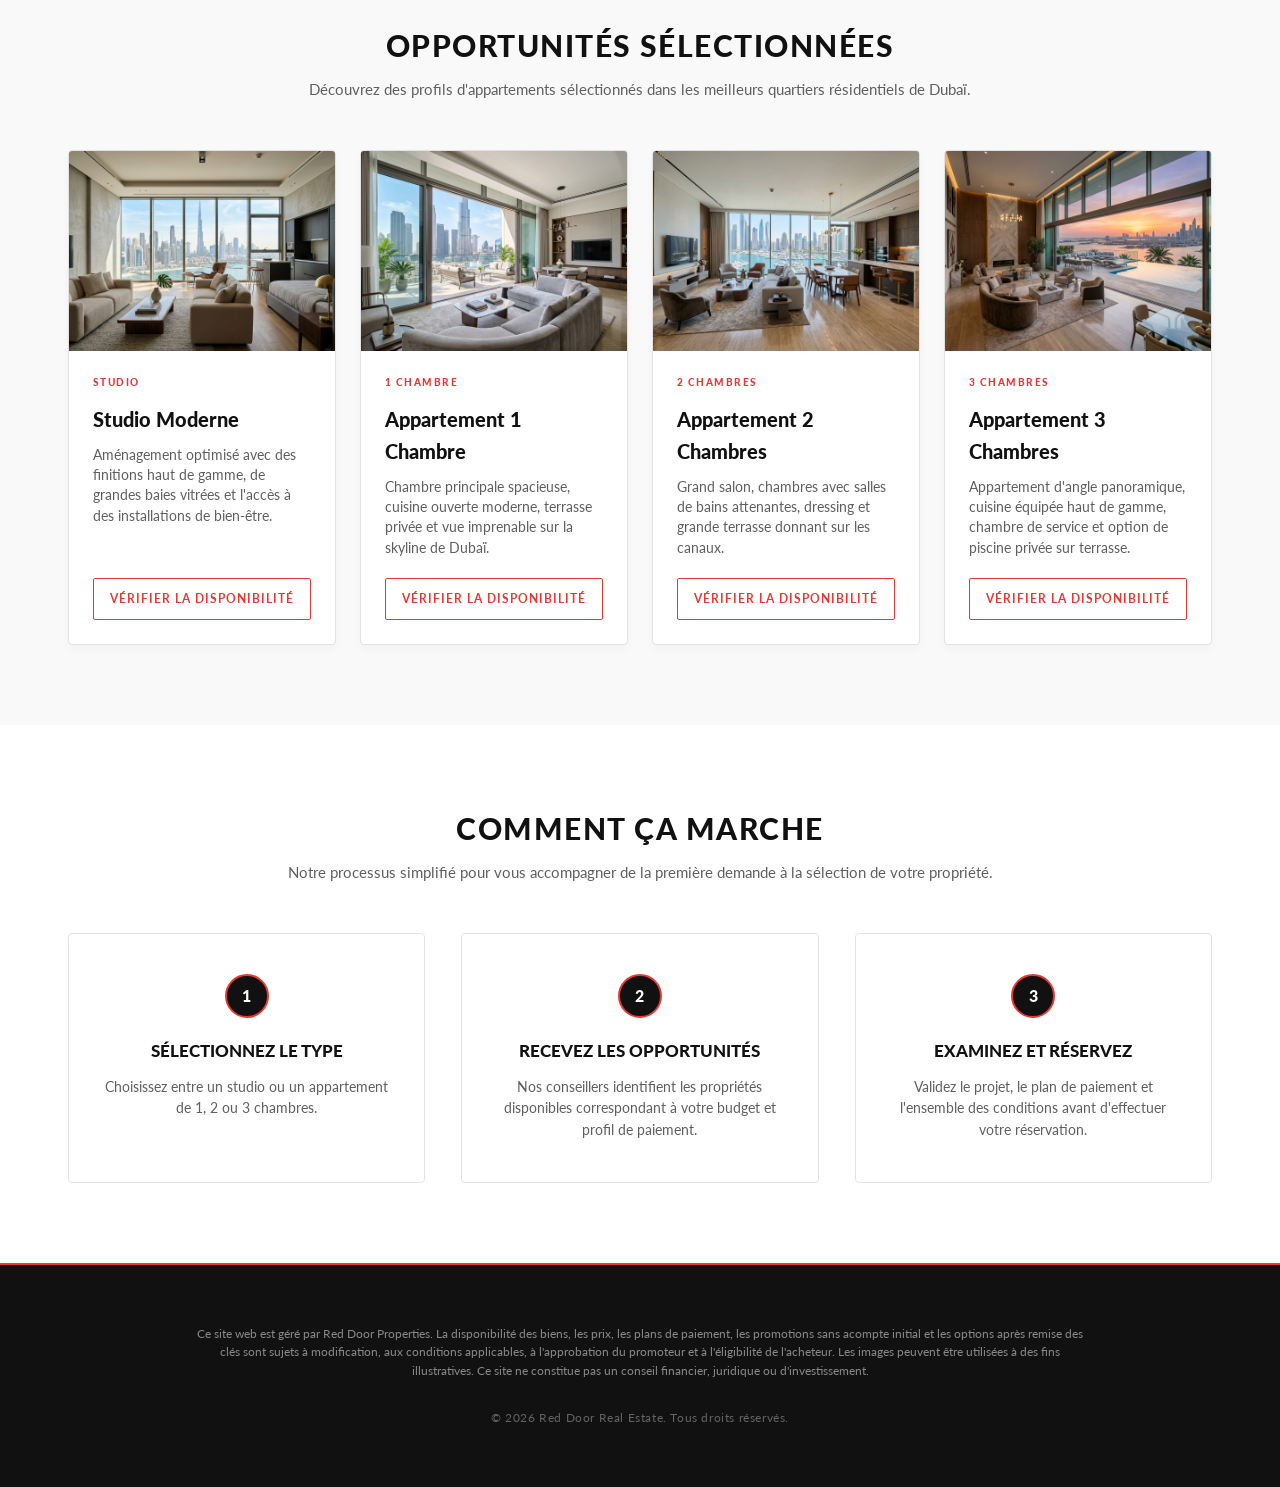
==== commit 11ad69ad: "Convert landing page to general Dubai property lead generation portal for Red Door Properties" ====
--- a/index.html
+++ b/index.html
@@ -3,12 +3,51 @@
 <head>
   <meta charset="UTF-8">
   <meta name="viewport" content="width=device-width, initial-scale=1.0">
-  <title data-i18n="page_title">The Oasis par Emaar - Portail d'Investissement Immobilier à Dubaï</title>
+  <title data-i18n="page_title">Dubai Properties with Flexible Payment Plans | Red Door Properties</title>
+  
   <!-- SEO Meta Tags -->
-  <meta name="description" content="Portail officiel d'investissement et de pré-lancement pour The Oasis par Emaar, Dubaï. Accédez à des villas d'exception en bord de mer.">
-  <meta name="robots" content="noindex, nofollow">
-  
-  <!-- Google Fonts: Emaar uses Lato -->
+  <meta name="description" content="Explore selected Dubai properties with flexible payment options, including zero initial down payment, monthly plans from 0.5% and post-handover opportunities.">
+  <meta name="keywords" content="Dubai real estate, Red Door Properties, buy apartment Dubai, flexible payment plan Dubai, zero down payment property, post-handover payment plan">
+  <meta name="robots" content="index, follow">
+  
+  <!-- Open Graph / Facebook -->
+  <meta property="og:type" content="website">
+  <meta property="og:url" content="https://property.reddooruae.com/">
+  <meta property="og:title" content="Dubai Properties with Flexible Payment Plans | Red Door Properties">
+  <meta property="og:description" content="Explore selected Dubai properties with flexible payment options, including zero initial down payment, monthly plans from 0.5% and post-handover opportunities.">
+  <meta property="og:image" content="assets/dubai-skyline.jpg">
+
+  <!-- Twitter -->
+  <meta property="twitter:card" content="summary_large_image">
+  <meta property="twitter:url" content="https://property.reddooruae.com/">
+  <meta property="twitter:title" content="Dubai Properties with Flexible Payment Plans | Red Door Properties">
+  <meta property="twitter:description" content="Explore selected Dubai properties with flexible payment options, including zero initial down payment, monthly plans from 0.5% and post-handover opportunities.">
+  <meta property="twitter:image" content="assets/dubai-skyline.jpg">
+
+  <!-- Google Tag Manager / Analytics Placeholders -->
+  <script async src="https://www.googletagmanager.com/gtag/js?id=G-XXXXXXXXXX"></script>
+  <script>
+    window.dataLayer = window.dataLayer || [];
+    function gtag(){dataLayer.push(arguments);}
+    gtag('js', new Date());
+    gtag('config', 'G-XXXXXXXXXX');
+  </script>
+  
+  <!-- Meta Pixel Code Placeholder -->
+  <script>
+    !function(f,b,e,v,n,t,s)
+    {if(f.fbq)return;n=f.fbq=function(){n.callMethod?
+    n.callMethod.apply(n,arguments):n.queue.push(arguments)};
+    if(!f._fbq)f._fbq=n;n.push=n;n.loaded=!0;n.version='2.0';
+    n.queue=[];t=b.createElement(e);t.async=!0;
+    t.src=v;s=b.getElementsByTagName(e)[0];
+    s.parentNode.insertBefore(t,s)}(window, document,'script',
+    'https://connect.facebook.net/en_US/fbevents.js');
+    fbq('init', 'XXXXXXXXXXXXXXX');
+    fbq('track', 'PageView');
+  </script>
+
+  <!-- Google Fonts: Lato -->
   <link rel="preconnect" href="https://fonts.googleapis.com">
   <link rel="preconnect" href="https://fonts.gstatic.com" crossorigin>
   <link href="https://fonts.googleapis.com/css2?family=Lato:wght@300;400;700;900&display=swap" rel="stylesheet">
@@ -24,22 +63,18 @@
   <!-- Top Exclusivity Banner -->
   <div class="exclusivity-banner">
     <div class="banner-content">
-      <span class="lock-icon">🔒</span> <span data-i18n="banner">ALLOCATION DE PORTEFEUILLE PRIVÉE &bull; VÉRIFICATION REQUISE POUR L'INVENTAIRE INTAKE</span>
+      <span class="lock-icon">🔒</span> <span data-i18n="banner">OPPORTUNITÉS EXCLUSIVES POUR LES CLIENTS RED DOOR &bull; PORTAIL D'ALLOCATION VIP</span>
     </div>
   </div>
 
-  <!-- Navigation Header matching property.emaar.com -->
+  <!-- Navigation Header -->
   <header class="main-header">
     <div class="nav-container">
       <div class="nav-left">
-        <img src="assets/emaar-logo.svg" class="emaar-logo-header" alt="Emaar Properties Logo">
+        <img src="assets/red-door-logo-white.png" class="broker-logo-header" alt="Red Door Properties Logo">
       </div>
       <div class="nav-right">
-        <div class="broker-co-brand">
-          <span class="broker-tagline" data-i18n="marketed_by">COMMERCIALISÉ EN EXCLUSIVITÉ PAR</span>
-          <img src="assets/red-door-logo-white.png" class="broker-logo-header" alt="Red Door Real Estate Logo">
-        </div>
-        <!-- Language Switcher EN | FR (FR is active by default) -->
+        <!-- Language Switcher EN | FR -->
         <div class="lang-switcher">
           <button class="lang-btn" data-lang="en">EN</button>
           <span class="lang-divider">|</span>
@@ -55,22 +90,33 @@
     <div class="hero-grid">
       <!-- Hero Copy Left -->
       <div class="hero-left">
-        <div class="vip-badge" data-i18n="vip_badge">SUR INVITATION VIP UNIQUEMENT</div>
+        <div class="vip-badge" data-i18n="vip_badge">ACCÈS VIP UNIQUEMENT</div>
         <h1 class="hero-main-title" data-i18n="hero_title">
-          THE OASIS <br><span class="gold-text">PAR EMAAR</span>
+          Devenez propriétaire à Dubaï avec des plans de paiement flexibles
         </h1>
-        <h2 class="hero-sub-title" data-i18n="hero_subtitle">MANOIRS ET VILLAS EN BORD DE L'EAU</h2>
+        <h2 class="hero-sub-title">
+          <span class="red-text" data-i18n="hero_subtitle_1">Zéro acompte initial sur les projets sélectionnés</span> <br>
+          <span data-i18n="hero_subtitle_2">Plans de paiement mensuels à partir de 0.5%</span>
+        </h2>
         
         <p class="hero-intro-text" data-i18n="hero_intro">
-          Présentation de la plus récente et prestigieuse communauté d'Emaar à Dubaï. Conçu pour un cercle restreint, The Oasis propose des demeures somptueuses bordées de lagunes sereines, de plages de sable blanc et d'équipements de bien-être haut de gamme.
+          Découvrez des opportunités immobilières exclusives à Dubaï sélectionnées pour les clients Red Door, comprenant des studios, appartements 1, 2 et 3 chambres avec des plans de paiement flexibles et des options après remise des clés sur une sélection de projets.
         </p>
 
-        <!-- Exclusivity Box inside Hero -->
-        <div class="info-alert-box">
-          <span class="alert-title" data-i18n="alert_title">Limites Strictes de la Phase I</span>
-          <p class="alert-desc" data-i18n="alert_desc">
-            Avec un nombre très limité de terrains pour manoirs en bord de lagune disponibles pour le lancement initial, la priorité est accordée aux clients enregistrés. Remplissez le formulaire de vérification pour postuler.
-          </p>
+        <!-- CTA Buttons Group -->
+        <div class="hero-cta-group">
+          <a href="#collection" class="hero-primary-cta" data-i18n="hero_cta_primary">Voir les propriétés</a>
+          <a href="https://wa.me/971501234567?text=Bonjour%2C%20je%20souhaite%20en%20savoir%20plus%20sur%20les%20opportunit%C3%A9s%20immobili%C3%A8res%20avec%20plan%20de%20paiement%20flexible." class="hero-secondary-cta" target="_blank" rel="noopener noreferrer" id="hero-whatsapp-btn">
+            <svg class="whatsapp-icon-mini" viewBox="0 0 24 24">
+              <path d="M.057 24l1.687-6.163c-1.041-1.804-1.588-3.849-1.587-5.946C.06 5.348 5.397.01 12.008.01c3.202.001 6.212 1.246 8.477 3.514 2.266 2.268 3.507 5.28 3.505 8.484-.004 6.657-5.34 11.997-11.953 11.997-2.005-.001-3.973-.502-5.724-1.457L0 24zm6.59-4.846c1.6.95 3.188 1.449 4.825 1.451 5.436 0 9.86-4.42 9.863-9.864.002-2.637-1.03-5.115-2.905-6.99C16.488 1.876 14.01 1.84 11.373 1.84c-5.437 0-9.863 4.421-9.866 9.865-.001 1.702.46 3.361 1.336 4.838l-.946 3.454 3.553-.933zm11.378-7.794c-.297-.149-1.758-.867-2.03-.967-.273-.099-.471-.148-.67.15-.197.297-.767.966-.94 1.164-.173.199-.347.223-.644.075-.297-.15-1.255-.463-2.39-1.475-.883-.788-1.48-1.761-1.653-2.059-.173-.297-.018-.458.13-.606.134-.133.298-.347.446-.52.149-.174.198-.298.298-.497.099-.198.05-.371-.025-.52-.075-.149-.669-1.612-.916-2.207-.242-.579-.487-.501-.669-.51l-.57-.01c-.198 0-.52.074-.792.372-.272.297-1.04 1.016-1.04 2.479 0 1.462 1.065 2.875 1.213 3.074.149.198 2.096 3.2 5.077 4.487.709.306 1.262.489 1.694.625.712.227 1.36.195 1.871.118.571-.085 1.758-.719 2.006-1.413.248-.694.248-1.289.173-1.413-.074-.124-.272-.198-.57-.347z"/>
+            </svg>
+            <span data-i18n="hero_cta_secondary">Contacter un conseiller</span>
+          </a>
+        </div>
+
+        <!-- Urgency alert box -->
+        <div class="urgency-alert-box">
+          <span class="urgency-desc" data-i18n="urgency_text">Opportunités limitées dans le temps &bull; Nombre d'unités limité</span>
         </div>
       </div>
 
@@ -78,12 +124,12 @@
       <div class="hero-right">
         <!-- Main Form Card -->
         <div class="form-card-wrapper" id="form-card">
-          <div class="card-indicator-gold"></div>
-          <h3 class="form-card-title" data-i18n="form_title">Demande d'Allocation</h3>
-          <p class="form-card-desc" data-i18n="form_desc">Saisissez vos coordonnées pour vérifier votre profil et accéder aux grilles de prix privées.</p>
+          <div class="card-indicator-red"></div>
+          <h3 class="form-card-title" data-i18n="form_title">Obtenez vos options exclusives</h3>
+          <p class="form-card-desc" data-i18n="form_desc">Remplissez le formulaire et un conseiller Red Door vous enverra les opportunités disponibles correspondant à vos préférences.</p>
           
           <form id="waiting-list-form" novalidate>
-            <!-- Name (First and Last inline) -->
+            <!-- First and Last Name (Inline) -->
             <div class="name-input-row">
               <div class="form-group">
                 <label for="client-firstname" class="form-label" data-i18n="label_firstname">Prénom</label>
@@ -135,18 +181,33 @@
             <div class="form-group">
               <label for="client-unit" class="form-label" data-i18n="label_unit">Type de Propriété Souhaité</label>
               <select id="client-unit" name="unit">
-                <option value="4-bed-villa" data-i18n="unit_option_1">Villa Bord de Lagune 4 Chambres</option>
-                <option value="5-bed-villa" data-i18n="unit_option_2">Manoir Bord de Lagune 5 Chambres</option>
-                <option value="mansion" data-i18n="unit_option_3">Domaine de Prestige en Bord de l'Eau</option>
-                <option value="undecided" data-i18n="unit_option_4">Indécis / Tout Afficher</option>
+                <option value="studio" data-i18n="unit_option_1">Studio</option>
+                <option value="1-bed" data-i18n="unit_option_2">Appartement 1 Chambre</option>
+                <option value="2-bed" data-i18n="unit_option_3">Appartement 2 Chambres</option>
+                <option value="3-bed" data-i18n="unit_option_4">Appartement 3 Chambres</option>
+                <option value="not-sure" data-i18n="unit_option_5">Indécis / Voir tout</option>
               </select>
             </div>
 
-            <!-- Emaar Gold Submit Button -->
+            <!-- Consent Checkbox -->
+            <div class="form-group consent-container">
+              <input type="checkbox" id="client-consent" name="consent" class="consent-checkbox" required>
+              <label for="client-consent" class="consent-text" data-i18n="consent_text">
+                Je consens à être contacté par téléphone, e-mail et WhatsApp concernant les opportunités immobilières correspondantes.
+              </label>
+              <span class="error-msg" id="consent-error" data-i18n="error_consent">Veuillez accepter pour continuer.</span>
+            </div>
+
+            <!-- Red Door Submit Button -->
             <button type="submit" class="submit-btn" id="submit-btn">
-              <span class="btn-text" data-i18n="btn_submit">ENREGISTRER MON INTÉRÊT</span>
+              <span class="btn-text" data-i18n="btn_submit">Afficher les offres disponibles</span>
               <span class="btn-loader"></span>
             </button>
+
+            <!-- Short disclosure -->
+            <p class="form-disclosure" data-i18n="form_disclosure">
+              Sans engagement. La disponibilité et les plans de paiement dépendent du projet sélectionné, des conditions applicables et de l'éligibilité de l'acheteur.
+            </p>
           </form>
         </div>
 
@@ -159,79 +220,149 @@
           </div>
           <h3 class="form-card-title" data-i18n="success_title">Merci de votre intérêt</h3>
           <p class="form-card-desc" data-i18n="success_desc">
-            Votre demande d'allocation privée a été enregistrée avec succès. Notre service VIP Clientèle prendra contact avec vous dans les plus brefs délais afin de vous accompagner de manière personnalisée.
+            Votre demande d'allocation privée a été enregistrée avec succès. Notre service clientèle VIP prendra contact avec vous dans les plus brefs délais afin de vous accompagner de manière personnalisée.
           </p>
           <div class="luxury-seal">
             <span class="seal-logo">✦</span>
             <span class="seal-text" data-i18n="seal_text">RED DOOR PRIVATE CLIENT CARE</span>
           </div>
+          
+          <!-- Immediate WhatsApp Contact Button after submission -->
+          <a href="https://wa.me/971501234567?text=Bonjour%2C%20je%20viens%20de%20remplir%20le%20formulaire%20et%20je%20souhaite%20parler%20%C3%A0%20un%20conseiller%20de%20suite." class="success-whatsapp-cta" target="_blank" rel="noopener noreferrer" id="success-whatsapp-btn">
+            <svg class="whatsapp-icon-mini" viewBox="0 0 24 24" style="width: 18px; height: 18px;">
+              <path d="M.057 24l1.687-6.163c-1.041-1.804-1.588-3.849-1.587-5.946C.06 5.348 5.397.01 12.008.01c3.202.001 6.212 1.246 8.477 3.514 2.266 2.268 3.507 5.28 3.505 8.484-.004 6.657-5.34 11.997-11.953 11.997-2.005-.001-3.973-.502-5.724-1.457L0 24zm6.59-4.846c1.6.95 3.188 1.449 4.825 1.451 5.436 0 9.86-4.42 9.863-9.864.002-2.637-1.03-5.115-2.905-6.99C16.488 1.876 14.01 1.84 11.373 1.84c-5.437 0-9.863 4.421-9.866 9.865-.001 1.702.46 3.361 1.336 4.838l-.946 3.454 3.553-.933zm11.378-7.794c-.297-.149-1.758-.867-2.03-.967-.273-.099-.471-.148-.67.15-.197.297-.767.966-.94 1.164-.173.199-.347.223-.644.075-.297-.15-1.255-.463-2.39-1.475-.883-.788-1.48-1.761-1.653-2.059-.173-.297-.018-.458.13-.606.134-.133.298-.347.446-.52.149-.174.198-.298.298-.497.099-.198.05-.371-.025-.52-.075-.149-.669-1.612-.916-2.207-.242-.579-.487-.501-.669-.51l-.57-.01c-.198 0-.52.074-.792.372-.272.297-1.04 1.016-1.04 2.479 0 1.462 1.065 2.875 1.213 3.074.149.198 2.096 3.2 5.077 4.487.709.306 1.262.489 1.694.625.712.227 1.36.195 1.871.118.571-.085 1.758-.719 2.006-1.413.248-.694.248-1.289.173-1.413-.074-.124-.272-.198-.57-.347z"/>
+            </svg>
+            <span data-i18n="success_whatsapp_btn">Discuter sur WhatsApp</span>
+          </a>
+          
           <button class="reset-btn" id="reset-btn" data-i18n="btn_reset">Soumettre une autre demande</button>
         </div>
       </div>
     </div>
   </section>
 
-  <!-- Highlights Section matching property.emaar.com secondary sections -->
+  <!-- Highlights Section (Feature highlights) -->
   <section class="highlights-section">
     <div class="section-container">
-      <h2 class="section-title" data-i18n="highlights_title">POURQUOI INVESTIR DANS L'IMMOBILIER À DUBAÏ ?</h2>
-      <p class="section-subtitle" data-i18n="highlights_subtitle">Profitez du marché immobilier de luxe le plus dynamique au monde.</p>
+      <h2 class="section-title" data-i18n="highlights_title">POINTS FORTS DE L'OFFRE</h2>
+      <p class="section-subtitle" data-i18n="highlights_subtitle">Des options flexibles et accessibles conçues pour vous aider à acquérir de l'immobilier d'exception à Dubaï.</p>
       
       <div class="highlights-grid">
         <div class="highlight-item">
           <div class="highlight-stat">0%</div>
-          <div class="highlight-name" data-i18n="stat1_name">Impôt sur le Revenu de 0%</div>
-          <p class="highlight-description" data-i18n="stat1_desc">Conservez 100% de vos revenus, rendements locatifs et plus-values.</p>
+          <div class="highlight-name" data-i18n="stat1_name">Zéro Acompte Initial</div>
+          <p class="highlight-description" data-i18n="stat1_desc">Disponible sur les projets sélectionnés et sous réserve d'éligibilité.</p>
         </div>
         <div class="highlight-item">
-          <div class="highlight-stat">10-Yr</div>
-          <div class="highlight-name" data-i18n="stat2_name">Éligibilité au Golden Visa</div>
-          <p class="highlight-description" data-i18n="stat2_desc">Obtenez une résidence de longue durée pour vous et votre famille lors de l'achat.</p>
+          <div class="highlight-stat">0.5%</div>
+          <div class="highlight-name" data-i18n="stat2_name">Mensualités dès 0.5%</div>
+          <p class="highlight-description" data-i18n="stat2_desc">Options d'échelonnement mensuel flexibles sur une sélection de propriétés à Dubaï.</p>
         </div>
         <div class="highlight-item">
-          <div class="highlight-stat">8-10%</div>
-          <div class="highlight-name" data-i18n="stat3_name">Rendements Locatifs Élevés</div>
-          <p class="highlight-description" data-i18n="stat3_desc">Les propriétés Emaar surpassent constamment les moyennes mondiales.</p>
+          <div class="highlight-stat">Post</div>
+          <div class="highlight-name" data-i18n="stat3_name">Options Après Remise</div>
+          <p class="highlight-description" data-i18n="stat3_desc">Certains projets permettent aux acheteurs de poursuivre les paiements après la remise des clés.</p>
         </div>
         <div class="highlight-item">
-          <div class="highlight-stat">USD Peg</div>
-          <div class="highlight-name" data-i18n="stat4_name">Devise Stable</div>
-          <p class="highlight-description" data-i18n="stat4_desc">Le Dirham des EAU est indexé sur le dollar américain, assurant une préservation stable du capital.</p>
-        </div>
-      </div>
+          <div class="highlight-stat">Multi</div>
+          <div class="highlight-name" data-i18n="stat4_name">Plusieurs Types de Biens</div>
+          <p class="highlight-description" data-i18n="stat4_desc">Faites votre choix parmi des studios et appartements de 1, 2 ou 3 chambres.</p>
+        </div>
+      </div>
+      
+      <!-- Compliance Warning below grid -->
+      <p class="form-disclosure" style="text-align: center; margin-top: 36px; font-style: italic;" data-i18n="compliance_note">
+        * Note : Disponible sur une sélection de projets, sous réserve de disponibilité, des conditions et de l'éligibilité de l'acheteur.
+      </p>
     </div>
   </section>
 
-  <!-- Communities / Mansion Grid Section -->
-  <section class="collection-section">
+  <!-- Selected Opportunities / Property Grid Section -->
+  <section class="collection-section" id="collection">
     <div class="section-container">
-      <h2 class="section-title" data-i18n="collection_title">LA SÉLECTION PRIVÉE THE OASIS</h2>
-      <p class="section-subtitle" data-i18n="collection_subtitle">Des détails de conception raffinés pour les clients les plus exigeants.</p>
+      <h2 class="section-title" data-i18n="collection_title">OPPORTUNITÉS SÉLECTIONNÉES</h2>
+      <p class="section-subtitle" data-i18n="collection_subtitle">Découvrez des profils d'appartements sélectionnés dans les meilleurs quartiers résidentiels de Dubaï.</p>
       
       <div class="collection-grid">
-        <!-- Card 1 -->
+        <!-- Card 1: Studio -->
         <div class="collection-card">
-          <div class="card-tag" data-i18n="card1_tag">RIVAGE</div>
-          <h4 class="card-heading" data-i18n="card1_title">Manoirs Lagunaires</h4>
-          <p class="card-body-text" data-i18n="card1_desc">
-            Demeures majestueuses de 6 et 7 chambres avec accès direct au rivage, baies vitrées et piscines à débordement privées.
-          </p>
-        </div>
-        <!-- Card 2 -->
+          <img src="assets/studio-apartment.jpg" class="property-card-img" alt="Studio Dubai">
+          <div class="card-content">
+            <div class="card-tag" data-i18n="card1_tag">STUDIO</div>
+            <h4 class="card-heading" data-i18n="card1_title">Studio Moderne</h4>
+            <p class="card-body-text" data-i18n="card1_desc">
+              Aménagement optimisé avec des finitions haut de gamme, de grandes baies vitrées et l'accès à des installations de bien-être.
+            </p>
+            <a href="#form-card" class="card-action-btn" data-property="studio" data-i18n="card_btn">Vérifier la disponibilité</a>
+          </div>
+        </div>
+        
+        <!-- Card 2: 1 Bed -->
         <div class="collection-card">
-          <div class="card-tag" data-i18n="card2_tag">BORD DE L'EAU</div>
-          <h4 class="card-heading" data-i18n="card2_title">Villas de Rivage</h4>
-          <p class="card-body-text" data-i18n="card2_desc">
-            Propriétés haut de gamme de 4 et 5 chambres entourées de voies navigables cristallines, salons de jardin et terrasses sur mesure.
-          </p>
-        </div>
-        <!-- Card 3 -->
+          <img src="assets/one-bed.jpg" class="property-card-img" alt="1 Bed Dubai">
+          <div class="card-content">
+            <div class="card-tag" data-i18n="card2_tag">1 CHAMBRE</div>
+            <h4 class="card-heading" data-i18n="card2_title">Appartement 1 Chambre</h4>
+            <p class="card-body-text" data-i18n="card2_desc">
+              Chambre principale spacieuse, cuisine ouverte moderne, terrasse privée et vue imprenable sur la skyline de Dubaï.
+            </p>
+            <a href="#form-card" class="card-action-btn" data-property="1-bed" data-i18n="card_btn">Vérifier la disponibilité</a>
+          </div>
+        </div>
+        
+        <!-- Card 3: 2 Bed -->
         <div class="collection-card">
-          <div class="card-tag" data-i18n="card3_tag">BIEN-ÊTRE</div>
-          <h4 class="card-heading" data-i18n="card3_title">Club des Résidents d'Élite</h4>
-          <p class="card-body-text" data-i18n="card3_desc">
-            Concierge privé, clinique de bien-être de pointe, accès à la plage de sable privée et restauration réservée aux résidents.
-          </p>
+          <img src="assets/two-bed.jpg" class="property-card-img" alt="2 Bed Dubai">
+          <div class="card-content">
+            <div class="card-tag" data-i18n="card3_tag">2 CHAMBRES</div>
+            <h4 class="card-heading" data-i18n="card3_title">Appartement 2 Chambres</h4>
+            <p class="card-body-text" data-i18n="card3_desc">
+              Grand salon, chambres avec salles de bains attenantes, dressing et grande terrasse donnant sur les canaux.
+            </p>
+            <a href="#form-card" class="card-action-btn" data-property="2-bed" data-i18n="card_btn">Vérifier la disponibilité</a>
+          </div>
+        </div>
+
+        <!-- Card 4: 3 Bed -->
+        <div class="collection-card">
+          <img src="assets/three-bed.jpg" class="property-card-img" alt="3 Bed Dubai">
+          <div class="card-content">
+            <div class="card-tag" data-i18n="card4_tag">3 CHAMBRES</div>
+            <h4 class="card-heading" data-i18n="card4_title">Appartement 3 Chambres</h4>
+            <p class="card-body-text" data-i18n="card4_desc">
+              Appartement d'angle panoramique, cuisine équipée haut de gamme, chambre de service et option de piscine privée sur terrasse.
+            </p>
+            <a href="#form-card" class="card-action-btn" data-property="3-bed" data-i18n="card_btn">Vérifier la disponibilité</a>
+          </div>
+        </div>
+      </div>
+    </div>
+  </section>
+
+  <!-- How It Works Section -->
+  <section class="how-it-works-section">
+    <div class="section-container">
+      <h2 class="section-title" data-i18n="how_it_works_title">COMMENT ÇA MARCHE</h2>
+      <p class="section-subtitle" data-i18n="how_it_works_subtitle">Notre processus simplifié pour vous accompagner de la première demande à la sélection de votre propriété.</p>
+      
+      <div class="how-it-works-grid">
+        <!-- Step 1 -->
+        <div class="step-item">
+          <div class="step-number">1</div>
+          <h4 class="step-heading" data-i18n="step1_title">Sélectionnez le type</h4>
+          <p class="step-description" data-i18n="step1_desc">Choisissez entre un studio ou un appartement de 1, 2 ou 3 chambres.</p>
+        </div>
+        <!-- Step 2 -->
+        <div class="step-item">
+          <div class="step-number">2</div>
+          <h4 class="step-heading" data-i18n="step2_title">Recevez les opportunités</h4>
+          <p class="step-description" data-i18n="step2_desc">Nos conseillers identifient les propriétés disponibles correspondant à votre budget et profil de paiement.</p>
+        </div>
+        <!-- Step 3 -->
+        <div class="step-item">
+          <div class="step-number">3</div>
+          <h4 class="step-heading" data-i18n="step3_title">Examinez et réservez</h4>
+          <p class="step-description" data-i18n="step3_desc">Validez le projet, le plan de paiement et l'ensemble des conditions avant d'effectuer votre réservation.</p>
         </div>
       </div>
     </div>
@@ -241,11 +372,18 @@
   <footer class="main-footer">
     <div class="footer-container">
       <p class="footer-disclaimer" data-i18n="footer_disclaimer">
-        Avertissement: Cette page est gérée par un courtier agréé partenaire d'Emaar Properties. La disponibilité des stocks, les plans de paiement et les allocations promotionnelles sont sujets à modification.
+        Ce site web est géré par Red Door Properties. La disponibilité des biens, les prix, les plans de paiement, les promotions sans acompte initial et les options après remise des clés sont sujets à modification, aux conditions applicables, à l'approbation du promoteur et à l'éligibilité de l'acheteur. Les images peuvent être utilisées à des fins illustratives. Ce site ne constitue pas un conseil financier, juridique ou d'investissement.
       </p>
-      <p class="footer-copyright" data-i18n="footer_copyright">&copy; 2026 Red Door Real Estate en partenariat avec Emaar Properties. Tous droits réservés.</p>
+      <p class="footer-copyright" data-i18n="footer_copyright">&copy; 2026 Red Door Real Estate. Tous droits réservés.</p>
     </div>
   </footer>
+
+  <!-- Sticky Mobile WhatsApp Button -->
+  <a href="https://wa.me/971501234567?text=Bonjour%2C%20je%20souhaite%20en%20savoir%20plus%20sur%20les%20opportunit%C3%A9s%20immobili%C3%A8res%20avec%20plan%20de%20paiement%20flexible." class="whatsapp-sticky" target="_blank" rel="noopener noreferrer" id="sticky-whatsapp-btn">
+    <svg viewBox="0 0 24 24">
+      <path d="M.057 24l1.687-6.163c-1.041-1.804-1.588-3.849-1.587-5.946C.06 5.348 5.397.01 12.008.01c3.202.001 6.212 1.246 8.477 3.514 2.266 2.268 3.507 5.28 3.505 8.484-.004 6.657-5.34 11.997-11.953 11.997-2.005-.001-3.973-.502-5.724-1.457L0 24zm6.59-4.846c1.6.95 3.188 1.449 4.825 1.451 5.436 0 9.86-4.42 9.863-9.864.002-2.637-1.03-5.115-2.905-6.99C16.488 1.876 14.01 1.84 11.373 1.84c-5.437 0-9.863 4.421-9.866 9.865-.001 1.702.46 3.361 1.336 4.838l-.946 3.454 3.553-.933zm11.378-7.794c-.297-.149-1.758-.867-2.03-.967-.273-.099-.471-.148-.67.15-.197.297-.767.966-.94 1.164-.173.199-.347.223-.644.075-.297-.15-1.255-.463-2.39-1.475-.883-.788-1.48-1.761-1.653-2.059-.173-.297-.018-.458.13-.606.134-.133.298-.347.446-.52.149-.174.198-.298.298-.497.099-.198.05-.371-.025-.52-.075-.149-.669-1.612-.916-2.207-.242-.579-.487-.501-.669-.51l-.57-.01c-.198 0-.52.074-.792.372-.272.297-1.04 1.016-1.04 2.479 0 1.462 1.065 2.875 1.213 3.074.149.198 2.096 3.2 5.077 4.487.709.306 1.262.489 1.694.625.712.227 1.36.195 1.871.118.571-.085 1.758-.719 2.006-1.413.248-.694.248-1.289.173-1.413-.074-.124-.272-.198-.57-.347z"/>
+    </svg>
+  </a>
 
   <!-- JavaScript Link -->
   <script src="app.js"></script>
--- a/style.css
+++ b/style.css
@@ -1,27 +1,27 @@
-/* Emaar Brand Design Tokens (Official Emaar Website Theme) */
+/* Red Door Properties Brand Design Tokens */
 :root {
   --font-primary: 'Lato', -apple-system, BlinkMacSystemFont, "Segoe UI", Roboto, sans-serif;
 
-  /* Official Colors from Emaar's Web Portal */
-  --emaar-blue: #071c35;       /* Primary Deep Luxury Navy */
-  --emaar-gold: #cdab6e;       /* Primary Emaar Champagne Gold */
-  --emaar-gold-hover: #bda060;  /* Slightly Darker Gold */
-  --emaar-gray: #4f4e50;       /* Emaar Corporate Wordmark Gray */
+  /* Red Door Properties Palette */
+  --reddoor-charcoal: #111111;    /* Primary Deep Charcoal */
+  --reddoor-dark-gray: #1e1e1e;   /* Secondary Surface Dark Gray */
+  --reddoor-red: #e53935;         /* Brand Accent Red */
+  --reddoor-red-hover: #c62828;   /* Hover Brand Accent */
   
-  --bg-page: #fdfdfd;          /* Off-White */
-  --bg-surface: #ffffff;       /* Pure White Form Card */
-  --border-color: #e5e5e5;     /* Clean minimalist dividers */
-  --border-focus: #cdab6e;     /* Gold Focus Highlights */
+  --bg-page: #f9f9f9;             /* Off-White Background */
+  --bg-surface: #ffffff;          /* Pure White Form Card */
+  --border-color: #e2e2e2;        /* Minimalist borders */
+  --border-focus: #e53935;        /* Red Focus Highlights */
   
-  --text-primary: #111111;     /* Highly readable charcoal black */
-  --text-secondary: #555555;   /* Secondary gray text */
-  --text-muted: #888888;       /* Subtle helper/footer gray */
+  --text-primary: #1a1a1a;        /* Readable Charcoal Black */
+  --text-secondary: #5f5f5f;      /* Secondary Gray Text */
+  --text-muted: #8c8c8c;          /* Muted Gray Details */
   
-  --shadow-sm: 0 4px 10px rgba(7, 28, 53, 0.03);
-  --shadow-md: 0 10px 30px rgba(7, 28, 53, 0.08);
-  --shadow-lg: 0 20px 50px rgba(7, 28, 53, 0.15);
+  --shadow-sm: 0 4px 10px rgba(0, 0, 0, 0.03);
+  --shadow-md: 0 10px 30px rgba(0, 0, 0, 0.06);
+  --shadow-lg: 0 20px 50px rgba(0, 0, 0, 0.12);
   
-  --radius-sm: 2px;            /* Modern sharp edges characteristic of Emaar */
+  --radius-sm: 2px;               /* Premium Sharp Edges */
   --radius-md: 4px;
   
   --transition-smooth: all 0.3s cubic-bezier(0.25, 0.8, 0.25, 1);
@@ -50,9 +50,9 @@
 
 /* Top Exclusivity Banner */
 .exclusivity-banner {
-  background-color: var(--emaar-blue);
-  color: var(--emaar-gold);
-  border-bottom: 2px solid var(--emaar-gold);
+  background-color: var(--reddoor-charcoal);
+  color: #ffffff;
+  border-bottom: 2px solid var(--reddoor-red);
   padding: 12px 24px;
   text-align: center;
   font-size: 0.72rem;
@@ -72,13 +72,14 @@
 
 .lock-icon {
   font-size: 0.85rem;
+  color: var(--reddoor-red);
 }
 
 /* Navigation Header */
 .main-header {
-  background-color: var(--emaar-blue);
-  border-bottom: 1px solid rgba(255, 255, 255, 0.1);
-  padding: 20px 0;
+  background-color: var(--reddoor-charcoal);
+  border-bottom: 1px solid rgba(255, 255, 255, 0.08);
+  padding: 16px 0;
   position: sticky;
   top: 0;
   z-index: 100;
@@ -87,11 +88,10 @@
 .nav-container {
   max-width: 1200px;
   margin: 0 auto;
-  padding: 0 32px;
-  display: flex;
+  padding: 0 28px;
+  display: flex;
+  align-items: center;
   justify-content: space-between;
-  align-items: center;
-  gap: 24px;
 }
 
 .nav-left {
@@ -99,8 +99,8 @@
   align-items: center;
 }
 
-.emaar-logo-header {
-  height: 22px;
+.broker-logo-header {
+  height: 38px;
   width: auto;
   display: block;
 }
@@ -108,38 +108,16 @@
 .nav-right {
   display: flex;
   align-items: center;
-  gap: 28px;
-}
-
-.broker-co-brand {
-  display: flex;
-  align-items: center;
-  gap: 14px;
-  border-right: 1px solid rgba(255, 255, 255, 0.15);
-  padding-right: 28px;
-}
-
-.broker-tagline {
-  font-size: 0.62rem;
-  font-weight: 700;
-  letter-spacing: 0.08em;
-  color: rgba(255, 255, 255, 0.55);
-  text-align: right;
-  line-height: 1.3;
-}
-
-.broker-logo-header {
-  height: 34px;
-  width: auto;
-  display: block;
-}
-
+  gap: 24px;
+}
+
+/* Language Switcher EN | FR */
 .lang-switcher {
   display: flex;
   align-items: center;
   gap: 6px;
   border-right: 1px solid rgba(255, 255, 255, 0.15);
-  padding-right: 28px;
+  padding-right: 20px;
 }
 
 .lang-btn {
@@ -147,7 +125,7 @@
   border: none;
   color: rgba(255, 255, 255, 0.45);
   font-family: var(--font-primary);
-  font-size: 0.72rem;
+  font-size: 0.75rem;
   font-weight: 700;
   cursor: pointer;
   padding: 4px 6px;
@@ -159,125 +137,176 @@
 }
 
 .lang-btn.active {
-  color: var(--emaar-gold);
+  color: var(--reddoor-red);
 }
 
 .lang-divider {
   color: rgba(255, 255, 255, 0.2);
-  font-size: 0.72rem;
+  font-size: 0.75rem;
 }
 
 .header-cta {
-  background-color: var(--emaar-gold);
+  background-color: var(--reddoor-red);
   color: #ffffff;
   font-size: 0.75rem;
   font-weight: 700;
   text-transform: uppercase;
-  letter-spacing: 0.15em;
+  letter-spacing: 0.12em;
   padding: 10px 20px;
   border-radius: var(--radius-sm);
   text-decoration: none;
   transition: var(--transition-smooth);
+  border: 1px solid transparent;
 }
 
 .header-cta:hover {
-  background-color: #ffffff;
-  color: var(--emaar-blue);
-}
-
-/* Hero Section with Split Layout & Image Background */
+  background-color: var(--reddoor-red-hover);
+  box-shadow: 0 4px 12px rgba(229, 57, 53, 0.25);
+}
+
+/* Hero Section with background image and form container */
 .hero-section {
-  background-image: linear-gradient(rgba(7, 28, 53, 0.82), rgba(7, 28, 53, 0.88)), url('assets/emaar-villa.png');
+  position: relative;
+  min-height: calc(100vh - 120px);
+  background-image: linear-gradient(to right, rgba(17, 17, 17, 0.94) 35%, rgba(17, 17, 17, 0.5) 75%), url('assets/dubai-skyline.jpg');
   background-size: cover;
-  background-position: center center;
-  background-repeat: no-repeat;
-  color: #ffffff;
+  background-position: center;
+  display: flex;
+  align-items: center;
   padding: 80px 0;
-  min-height: 640px;
-  display: flex;
-  align-items: center;
+  z-index: 1;
 }
 
 .hero-grid {
   max-width: 1200px;
   margin: 0 auto;
-  padding: 0 32px;
-  width: 100%;
+  padding: 0 28px;
   display: grid;
   grid-template-columns: 1.1fr 0.9fr;
-  gap: 80px;
-  align-items: center;
-}
-
-/* Hero Content Left */
+  gap: 60px;
+  align-items: center;
+  width: 100%;
+}
+
+.hero-left {
+  color: #ffffff;
+}
+
 .vip-badge {
   display: inline-block;
-  background-color: rgba(205, 171, 110, 0.15);
-  border: 1px solid var(--emaar-gold);
-  color: var(--emaar-gold);
-  font-size: 0.7rem;
-  font-weight: 700;
-  letter-spacing: 0.15em;
-  padding: 4px 12px;
+  background-color: rgba(229, 57, 53, 0.15);
+  border: 1px solid var(--reddoor-red);
+  color: var(--reddoor-red);
+  font-size: 0.65rem;
+  font-weight: 900;
+  letter-spacing: 0.2em;
+  text-transform: uppercase;
+  padding: 6px 14px;
   border-radius: var(--radius-sm);
   margin-bottom: 24px;
-  text-transform: uppercase;
 }
 
 .hero-main-title {
-  font-size: clamp(2.5rem, 5vw, 3.8rem);
+  font-size: 3.2rem;
+  line-height: 1.15;
   font-weight: 900;
-  line-height: 1.15;
+  letter-spacing: -0.02em;
   margin-bottom: 12px;
-  letter-spacing: 0.02em;
-}
-
-.gold-text {
-  color: var(--emaar-gold);
+}
+
+.red-text {
+  color: var(--reddoor-red);
 }
 
 .hero-sub-title {
-  font-size: 1.1rem;
+  font-size: 1.15rem;
   font-weight: 400;
-  letter-spacing: 0.25em;
+  letter-spacing: 0.15em;
+  color: rgba(255, 255, 255, 0.7);
+  text-transform: uppercase;
   margin-bottom: 24px;
-  color: var(--emaar-gold);
-  text-transform: uppercase;
 }
 
 .hero-intro-text {
   font-size: 1.05rem;
-  font-weight: 300;
-  line-height: 1.65;
+  color: rgba(255, 255, 255, 0.8);
+  line-height: 1.7;
   margin-bottom: 36px;
-  color: #e5e7eb;
-}
-
-.info-alert-box {
+  max-width: 580px;
+}
+
+.hero-cta-group {
+  display: flex;
+  align-items: center;
+  gap: 16px;
+  margin-bottom: 36px;
+}
+
+.hero-primary-cta {
+  background-color: var(--reddoor-red);
+  color: #ffffff;
+  font-size: 0.85rem;
+  font-weight: 700;
+  text-transform: uppercase;
+  letter-spacing: 0.12em;
+  padding: 14px 28px;
+  border-radius: var(--radius-sm);
+  text-decoration: none;
+  transition: var(--transition-smooth);
+}
+
+.hero-primary-cta:hover {
+  background-color: var(--reddoor-red-hover);
+  box-shadow: 0 4px 16px rgba(229, 57, 53, 0.35);
+}
+
+.hero-secondary-cta {
+  background-color: transparent;
+  color: #ffffff;
+  border: 1px solid rgba(255, 255, 255, 0.3);
+  font-size: 0.85rem;
+  font-weight: 700;
+  text-transform: uppercase;
+  letter-spacing: 0.12em;
+  padding: 14px 28px;
+  border-radius: var(--radius-sm);
+  text-decoration: none;
+  transition: var(--transition-smooth);
+  display: flex;
+  align-items: center;
+  gap: 8px;
+}
+
+.hero-secondary-cta:hover {
+  border-color: #ffffff;
   background-color: rgba(255, 255, 255, 0.05);
-  border-left: 3px solid var(--emaar-gold);
-  padding: 18px 24px;
-  border-radius: var(--radius-sm);
-  max-width: 540px;
-}
-
-.alert-title {
-  display: block;
-  font-size: 0.8rem;
-  font-weight: 700;
-  text-transform: uppercase;
-  color: var(--emaar-gold);
+}
+
+.whatsapp-icon-mini {
+  width: 16px;
+  height: 16px;
+  fill: currentColor;
+}
+
+.urgency-alert-box {
+  display: flex;
+  align-items: center;
+  gap: 10px;
+  background-color: rgba(255, 255, 255, 0.05);
+  border-left: 3px solid var(--reddoor-red);
+  padding: 14px 20px;
+  max-width: 580px;
+}
+
+.urgency-desc {
+  font-size: 0.85rem;
+  font-weight: 700;
   letter-spacing: 0.08em;
-  margin-bottom: 6px;
-}
-
-.alert-desc {
-  font-size: 0.85rem;
-  color: #d1d5db;
-  line-height: 1.5;
-}
-
-/* Floating Form Card Right */
+  color: rgba(255, 255, 255, 0.95);
+  text-transform: uppercase;
+}
+
+/* Form Card Container (Right Side) */
 .hero-right {
   display: flex;
   justify-content: flex-end;
@@ -285,206 +314,225 @@
 
 .form-card-wrapper {
   background-color: var(--bg-surface);
-  border-radius: var(--radius-sm);
+  border-radius: var(--radius-md);
   box-shadow: var(--shadow-lg);
   padding: 40px;
   width: 100%;
-  max-width: 380px;
-  color: var(--text-primary);
+  max-width: 440px;
   position: relative;
-}
-
-.card-indicator-gold {
+  overflow: hidden;
+}
+
+.card-indicator-red {
   position: absolute;
   top: 0;
   left: 0;
   right: 0;
   height: 4px;
-  background-color: var(--emaar-gold);
+  background-color: var(--reddoor-red);
 }
 
 .form-card-title {
-  font-size: 1.6rem;
+  font-size: 1.45rem;
   font-weight: 900;
-  color: var(--emaar-blue);
+  color: var(--text-primary);
   margin-bottom: 8px;
-  letter-spacing: 0.01em;
 }
 
 .form-card-desc {
   font-size: 0.85rem;
   color: var(--text-secondary);
-  margin-bottom: 28px;
-  line-height: 1.45;
-}
-
-/* Form Groups */
+  line-height: 1.5;
+  margin-bottom: 24px;
+}
+
+/* Form Styling */
 .form-group {
-  margin-bottom: 20px;
-  display: flex;
-  flex-direction: column;
-  gap: 6px;
+  margin-bottom: 18px;
+  position: relative;
+}
+
+.name-input-row {
+  display: flex;
+  gap: 16px;
+  width: 100%;
+}
+
+.name-input-row .form-group {
+  flex: 1;
 }
 
 .form-label {
+  display: block;
   font-size: 0.72rem;
   font-weight: 700;
-  text-transform: uppercase;
   letter-spacing: 0.08em;
-  color: var(--text-secondary);
-}
-
-input[type="text"],
-input[type="email"],
-input[type="tel"],
-select {
+  text-transform: uppercase;
+  color: var(--text-primary);
+  margin-bottom: 6px;
+}
+
+.form-group input[type="text"],
+.form-group input[type="email"],
+.form-group input[type="tel"],
+.form-group select {
   width: 100%;
-  padding: 12px 14px;
+  padding: 12px 16px;
+  font-family: var(--font-primary);
+  font-size: 0.88rem;
+  color: var(--text-primary);
+  background-color: #fafafa;
+  border: 1px solid var(--border-color);
+  border-radius: var(--radius-sm);
+  transition: var(--transition-smooth);
+  outline: none;
+}
+
+.form-group input:focus,
+.form-group select:focus {
   background-color: #ffffff;
-  border: 1px solid #d1d5db;
-  border-radius: var(--radius-sm);
-  color: var(--text-primary);
-  font-family: var(--font-primary);
-  font-size: 0.95rem;
-  outline: none;
-  transition: var(--transition-smooth);
-  -webkit-appearance: none;
-}
-
-input[type="text"]:focus,
-input[type="email"]:focus,
-input[type="tel"]:focus,
-select:focus {
   border-color: var(--border-focus);
-  box-shadow: 0 0 0 3px rgba(205, 171, 110, 0.2);
-}
-
-select {
-  cursor: pointer;
-  background-image: url("data:image/svg+xml,%3Csvg xmlns='http://www.w3.org/2000/svg' fill='none' viewBox='0 0 24 24' stroke='%234f4e50'%3E%3Cpath stroke-linecap='round' stroke-linejoin='round' stroke-width='2' d='M19 9l-7 7-7-7'/%3E%3C/svg%3E");
-  background-repeat: no-repeat;
-  background-position: right 14px center;
-  background-size: 14px;
-  padding-right: 40px;
-}
-
+  box-shadow: 0 0 0 3px rgba(229, 57, 53, 0.08);
+}
+
+/* Custom phone container: Code Dropdown + Number Input */
 .phone-input-container {
   display: flex;
   gap: 8px;
-  width: 100%;
 }
 
 .phone-input-container select {
   width: 115px;
   flex-shrink: 0;
-  padding-right: 30px;
-  background-position: right 8px center;
+  padding-right: 24px;
 }
 
 .phone-input-container input {
   flex-grow: 1;
 }
 
-input::placeholder {
-  color: var(--text-muted);
-  opacity: 0.8;
-}
-
-/* Errors */
+/* Validation Styling */
 .error-msg {
-  color: #c94b4b;
-  font-size: 0.72rem;
-  margin-top: 4px;
   display: none;
-  animation: fadeIn 0.3s ease;
-}
-
-.form-group.has-error input {
-  border-color: rgba(201, 75, 75, 0.5);
-  box-shadow: 0 0 0 3px rgba(201, 75, 75, 0.08);
+  font-size: 0.75rem;
+  color: var(--reddoor-red);
+  margin-top: 5px;
+}
+
+.form-group.has-error input,
+.form-group.has-error select {
+  border-color: var(--reddoor-red);
+  background-color: rgba(229, 57, 53, 0.02);
 }
 
 .form-group.has-error .error-msg {
   display: block;
 }
 
-/* CTA Submit Button */
+/* Consent Checkbox */
+.consent-container {
+  display: flex;
+  align-items: flex-start;
+  gap: 8px;
+  margin-top: 6px;
+}
+
+.consent-checkbox {
+  margin-top: 3px;
+  cursor: pointer;
+  accent-color: var(--reddoor-red);
+}
+
+.consent-text {
+  font-size: 0.72rem;
+  color: var(--text-secondary);
+  line-height: 1.4;
+  cursor: pointer;
+}
+
+/* Submit Button */
 .submit-btn {
   width: 100%;
-  padding: 15px;
-  background-color: var(--emaar-gold);
-  border: 1px solid var(--emaar-gold);
+  background-color: var(--reddoor-red);
+  color: #ffffff;
+  border: none;
+  padding: 14px 20px;
+  font-family: var(--font-primary);
+  font-size: 0.85rem;
+  font-weight: 700;
+  letter-spacing: 0.12em;
+  text-transform: uppercase;
   border-radius: var(--radius-sm);
-  color: #ffffff;
-  font-family: var(--font-primary);
-  font-weight: 700;
-  font-size: 0.8rem;
-  text-transform: uppercase;
-  letter-spacing: 0.15em;
   cursor: pointer;
+  transition: var(--transition-smooth);
+  margin-top: 14px;
   display: flex;
   align-items: center;
   justify-content: center;
-  gap: 12px;
-  box-shadow: var(--shadow-sm);
-  transition: var(--transition-smooth);
   position: relative;
-  overflow: hidden;
-  margin-top: 12px;
 }
 
 .submit-btn:hover {
-  background-color: var(--emaar-blue);
-  border-color: var(--emaar-blue);
-  box-shadow: 0 4px 15px rgba(7, 28, 53, 0.25);
-}
-
-/* Loader */
+  background-color: var(--reddoor-red-hover);
+  box-shadow: 0 4px 12px rgba(229, 57, 53, 0.3);
+}
+
+.submit-btn:disabled {
+  background-color: var(--border-color);
+  color: var(--text-muted);
+  cursor: not-allowed;
+  box-shadow: none;
+}
+
 .btn-loader {
   display: none;
-  width: 16px;
-  height: 16px;
+  width: 18px;
+  height: 18px;
   border: 2px solid rgba(255, 255, 255, 0.3);
   border-radius: 50%;
   border-top-color: #ffffff;
   animation: spin 0.8s linear infinite;
+  position: absolute;
 }
 
 .submit-btn.loading .btn-text {
   visibility: hidden;
-  opacity: 0;
 }
 
 .submit-btn.loading .btn-loader {
   display: block;
-  position: absolute;
-}
-
-@keyframes spin {
-  to { transform: rotate(360deg); }
-}
-
-/* Success Card */
+}
+
+.form-disclosure {
+  font-size: 0.7rem;
+  color: var(--text-muted);
+  line-height: 1.4;
+  margin-top: 14px;
+  text-align: center;
+}
+
+/* Success Card Styling */
 .success-card-wrapper {
+  display: flex;
+  flex-direction: column;
+  align-items: center;
   text-align: center;
-  display: flex;
-  flex-direction: column;
-  align-items: center;
-  animation: scaleUp 0.4s cubic-bezier(0.16, 1, 0.3, 1);
+  padding: 50px 40px;
 }
 
 .success-icon-box {
   width: 56px;
   height: 56px;
-  border: 1px solid var(--emaar-gold);
-  background-color: rgba(205, 171, 110, 0.05);
+  background-color: rgba(229, 57, 53, 0.08);
+  border: 1px solid var(--reddoor-red);
   border-radius: 50%;
   display: flex;
   align-items: center;
   justify-content: center;
-  color: var(--emaar-gold);
-  margin-bottom: 20px;
-}
+  color: var(--reddoor-red);
+  margin-bottom: 24px;
+}
+
 .luxury-seal {
   border-top: 1px solid var(--border-color);
   border-bottom: 1px solid var(--border-color);
@@ -499,7 +547,7 @@
 
 .seal-logo {
   font-size: 1.1rem;
-  color: var(--emaar-gold);
+  color: var(--reddoor-red);
   animation: pulse-dot 2s infinite;
 }
 
@@ -507,61 +555,80 @@
   font-size: 0.65rem;
   font-weight: 700;
   letter-spacing: 0.22em;
-  color: var(--emaar-blue);
-  text-transform: uppercase;
-}
-
-.name-input-row {
-  display: flex;
-  gap: 16px;
-  width: 100%;
-}
-
-.name-input-row .form-group {
-  flex: 1;
+  color: var(--reddoor-charcoal);
+  text-transform: uppercase;
+}
+
+.success-whatsapp-cta {
+  background-color: #25d366;
+  color: #ffffff;
+  font-size: 0.78rem;
+  font-weight: 700;
+  text-transform: uppercase;
+  letter-spacing: 0.08em;
+  padding: 12px 24px;
+  border-radius: var(--radius-sm);
+  text-decoration: none;
+  display: flex;
+  align-items: center;
+  gap: 8px;
+  margin-bottom: 24px;
+  transition: var(--transition-smooth);
+}
+
+.success-whatsapp-cta:hover {
+  background-color: #20ba5a;
+  box-shadow: 0 4px 12px rgba(37, 211, 102, 0.3);
 }
 
 .reset-btn {
   background: transparent;
   border: 1px solid var(--border-color);
   color: var(--text-secondary);
+  font-family: var(--font-primary);
+  font-size: 0.75rem;
+  font-weight: 700;
+  text-transform: uppercase;
+  letter-spacing: 0.08em;
   padding: 10px 20px;
   border-radius: var(--radius-sm);
-  font-size: 0.75rem;
-  font-family: var(--font-primary);
-  font-weight: 700;
-  text-transform: uppercase;
-  letter-spacing: 0.08em;
   cursor: pointer;
   transition: var(--transition-smooth);
+  width: 100%;
 }
 
 .reset-btn:hover {
+  background-color: #fafafa;
+  color: var(--text-primary);
+  border-color: var(--text-muted);
+}
+
+/* Sections Structure */
+.highlights-section,
+.collection-section,
+.how-it-works-section {
+  padding: 80px 0;
+  background-color: #ffffff;
+}
+
+.collection-section {
   background-color: var(--bg-page);
-  border-color: var(--emaar-gray);
-  color: var(--text-primary);
-}
-
-/* Secondary Sections styling */
-.highlights-section {
-  background-color: #ffffff;
-  padding: 80px 0;
-  border-bottom: 1px solid var(--border-color);
 }
 
 .section-container {
   max-width: 1200px;
   margin: 0 auto;
-  padding: 0 32px;
+  padding: 0 28px;
 }
 
 .section-title {
   font-size: 1.85rem;
   font-weight: 900;
-  color: var(--emaar-blue);
+  letter-spacing: 0.05em;
+  color: var(--reddoor-charcoal);
   text-align: center;
-  letter-spacing: 0.05em;
   margin-bottom: 8px;
+  text-transform: uppercase;
 }
 
 .section-subtitle {
@@ -571,36 +638,43 @@
   margin-bottom: 48px;
 }
 
+/* Feature Highlights Grid */
 .highlights-grid {
   display: grid;
   grid-template-columns: repeat(4, 1fr);
-  gap: 32px;
+  gap: 28px;
 }
 
 .highlight-item {
+  background-color: #ffffff;
+  border: 1px solid var(--border-color);
+  padding: 32px 24px;
+  border-radius: var(--radius-md);
   text-align: center;
-  border-right: 1px solid var(--border-color);
-  padding: 0 16px;
-}
-
-.highlight-item:last-child {
-  border-right: none;
+  transition: var(--transition-smooth);
+}
+
+.highlight-item:hover {
+  transform: translateY(-4px);
+  box-shadow: var(--shadow-md);
+  border-color: rgba(229, 57, 53, 0.2);
 }
 
 .highlight-stat {
   font-size: 2.2rem;
   font-weight: 900;
-  color: var(--emaar-gold);
-  margin-bottom: 8px;
+  color: var(--reddoor-red);
+  margin-bottom: 12px;
+  line-height: 1.1;
 }
 
 .highlight-name {
   font-size: 0.85rem;
-  font-weight: 700;
-  text-transform: uppercase;
-  color: var(--emaar-blue);
-  letter-spacing: 0.08em;
-  margin-bottom: 8px;
+  font-weight: 900;
+  letter-spacing: 0.05em;
+  color: var(--reddoor-charcoal);
+  text-transform: uppercase;
+  margin-bottom: 12px;
 }
 
 .highlight-description {
@@ -609,176 +683,274 @@
   line-height: 1.5;
 }
 
-/* Mansion Grid Section */
-.collection-section {
-  background-color: #f8f9fa;
-  padding: 80px 0;
-}
-
+/* Property Selection Grid */
 .collection-grid {
   display: grid;
-  grid-template-columns: repeat(3, 1fr);
-  gap: 32px;
+  grid-template-columns: repeat(4, 1fr);
+  gap: 24px;
 }
 
 .collection-card {
   background-color: #ffffff;
+  border-radius: var(--radius-md);
+  box-shadow: var(--shadow-sm);
+  overflow: hidden;
+  display: flex;
+  flex-direction: column;
+  transition: var(--transition-smooth);
   border: 1px solid var(--border-color);
-  padding: 40px;
-  border-radius: var(--radius-sm);
-  transition: var(--transition-smooth);
 }
 
 .collection-card:hover {
+  transform: translateY(-4px);
   box-shadow: var(--shadow-md);
-  transform: translateY(-2px);
+  border-color: rgba(229, 57, 53, 0.25);
+}
+
+.property-card-img {
+  width: 100%;
+  height: 200px;
+  object-fit: cover;
+  display: block;
+}
+
+.card-content {
+  padding: 24px;
+  display: flex;
+  flex-direction: column;
+  flex-grow: 1;
 }
 
 .card-tag {
   display: inline-block;
-  background-color: rgba(205, 171, 110, 0.08);
-  border: 1px solid rgba(205, 171, 110, 0.3);
-  color: var(--emaar-gold-hover);
-  font-size: 0.65rem;
-  font-weight: 700;
-  letter-spacing: 0.1em;
-  padding: 3px 10px;
-  margin-bottom: 20px;
-  text-transform: uppercase;
+  align-self: flex-start;
+  font-size: 0.62rem;
+  font-weight: 900;
+  letter-spacing: 0.15em;
+  color: var(--reddoor-red);
+  text-transform: uppercase;
+  margin-bottom: 12px;
 }
 
 .card-heading {
   font-size: 1.25rem;
   font-weight: 900;
-  color: var(--emaar-blue);
+  color: var(--reddoor-charcoal);
+  margin-bottom: 10px;
+}
+
+.card-body-text {
+  font-size: 0.85rem;
+  color: var(--text-secondary);
+  line-height: 1.5;
+  margin-bottom: 20px;
+  flex-grow: 1;
+}
+
+.card-action-btn {
+  display: block;
+  text-align: center;
+  background-color: transparent;
+  color: var(--reddoor-red);
+  border: 1px solid var(--reddoor-red);
+  padding: 10px 16px;
+  font-family: var(--font-primary);
+  font-size: 0.78rem;
+  font-weight: 700;
+  letter-spacing: 0.08em;
+  text-transform: uppercase;
+  border-radius: var(--radius-sm);
+  text-decoration: none;
+  transition: var(--transition-smooth);
+}
+
+.card-action-btn:hover {
+  background-color: var(--reddoor-red);
+  color: #ffffff;
+}
+
+/* How It Works Section */
+.how-it-works-grid {
+  display: grid;
+  grid-template-columns: repeat(3, 1fr);
+  gap: 36px;
+  margin-top: 24px;
+  position: relative;
+}
+
+.step-item {
+  background-color: #ffffff;
+  padding: 40px 28px;
+  border-radius: var(--radius-md);
+  border: 1px solid var(--border-color);
+  text-align: center;
+  position: relative;
+  transition: var(--transition-smooth);
+}
+
+.step-item:hover {
+  border-color: rgba(229, 57, 53, 0.2);
+  box-shadow: var(--shadow-sm);
+}
+
+.step-number {
+  width: 44px;
+  height: 44px;
+  background-color: var(--reddoor-charcoal);
+  color: #ffffff;
+  font-size: 1rem;
+  font-weight: 900;
+  border-radius: 50%;
+  display: flex;
+  align-items: center;
+  justify-content: center;
+  margin: 0 auto 20px;
+  border: 2px solid var(--reddoor-red);
+}
+
+.step-heading {
+  font-size: 1.05rem;
+  font-weight: 900;
+  color: var(--reddoor-charcoal);
   margin-bottom: 12px;
-}
-
-.card-body-text {
-  font-size: 0.88rem;
+  text-transform: uppercase;
+}
+
+.step-description {
+  font-size: 0.85rem;
   color: var(--text-secondary);
   line-height: 1.6;
 }
 
 /* Footer Section */
 .main-footer {
-  background-color: var(--emaar-blue);
-  color: #ffffff;
-  padding: 40px 0;
-  border-top: 2px solid var(--emaar-gold);
+  background-color: var(--reddoor-charcoal);
+  color: #ffffff;
+  padding: 60px 0;
+  border-top: 2px solid var(--reddoor-red);
 }
 
 .footer-container {
   max-width: 1200px;
   margin: 0 auto;
-  padding: 0 32px;
+  padding: 0 28px;
   text-align: center;
 }
 
 .footer-disclaimer {
   font-size: 0.72rem;
-  color: #9ca3af;
+  color: rgba(255, 255, 255, 0.5);
   line-height: 1.6;
-  margin-bottom: 16px;
-  max-width: 800px;
+  margin-bottom: 28px;
+  max-width: 900px;
   margin-left: auto;
   margin-right: auto;
 }
 
 .footer-copyright {
   font-size: 0.75rem;
-  font-weight: 700;
-  color: var(--emaar-gold);
+  color: rgba(255, 255, 255, 0.35);
   letter-spacing: 0.05em;
-  text-transform: uppercase;
-}
-
-/* Helpers */
+}
+
+/* Floating Sticky WhatsApp Button */
+.whatsapp-sticky {
+  position: fixed;
+  bottom: 24px;
+  right: 24px;
+  background-color: #25d366;
+  color: #ffffff;
+  width: 56px;
+  height: 56px;
+  border-radius: 50%;
+  display: flex;
+  align-items: center;
+  justify-content: center;
+  box-shadow: 0 4px 16px rgba(0, 0, 0, 0.2);
+  z-index: 999;
+  transition: var(--transition-smooth);
+  cursor: pointer;
+  text-decoration: none;
+}
+
+.whatsapp-sticky:hover {
+  transform: scale(1.08);
+  box-shadow: 0 6px 20px rgba(0, 0, 0, 0.3);
+}
+
+.whatsapp-sticky svg {
+  width: 30px;
+  height: 30px;
+  fill: currentColor;
+}
+
+/* Helper Utilities */
 .hidden {
   display: none !important;
 }
 
-/* Animations */
-@keyframes fadeIn {
-  from { opacity: 0; transform: translateY(-4px); }
-  to { opacity: 1; transform: translateY(0); }
-}
-
-@keyframes scaleUp {
-  from { opacity: 0; transform: scale(0.95); }
-  to { opacity: 1; transform: scale(1); }
-}
-
-/* Responsive Rules */
+@keyframes spin {
+  to { transform: rotate(360deg); }
+}
+
+@keyframes pulse-dot {
+  0% { transform: scale(1); opacity: 1; }
+  50% { transform: scale(1.2); opacity: 0.7; }
+  100% { transform: scale(1); opacity: 1; }
+}
+
+/* Responsive Styles */
 @media (max-width: 1024px) {
-  .highlights-grid {
-    grid-template-columns: repeat(2, 1fr);
-    gap: 40px;
-  }
-  
-  .highlight-item {
-    border-right: none;
-  }
-  
-  .highlight-item:nth-child(odd) {
-    border-right: 1px solid var(--border-color);
-  }
-}
-
-@media (max-width: 968px) {
   .hero-grid {
     grid-template-columns: 1fr;
     gap: 48px;
   }
-  
+
   .hero-left {
     text-align: center;
   }
-  
-  .info-alert-box {
+
+  .hero-intro-text,
+  .urgency-alert-box {
     margin-left: auto;
     margin-right: auto;
-    text-align: left;
-  }
-  
+  }
+
+  .hero-cta-group {
+    justify-content: center;
+  }
+
   .hero-right {
     justify-content: center;
   }
-  
+
+  .highlights-grid {
+    grid-template-columns: repeat(2, 1fr);
+    gap: 20px;
+  }
+
   .collection-grid {
+    grid-template-columns: repeat(2, 1fr);
+    gap: 20px;
+  }
+
+  .how-it-works-grid {
     grid-template-columns: 1fr;
     gap: 24px;
   }
 }
 
 @media (max-width: 640px) {
-  .highlights-grid {
-    grid-template-columns: 1fr;
-    gap: 28px;
-  }
-  
-  .highlight-item {
-    border-right: none !important;
-    padding: 0;
-  }
-  
   .nav-container {
     flex-direction: column;
     gap: 16px;
-    padding: 12px 20px;
     text-align: center;
   }
 
   .nav-right {
     flex-direction: column;
-    gap: 16px;
+    gap: 12px;
     width: 100%;
-  }
-
-  .broker-co-brand {
-    border-right: none;
-    padding-right: 0;
-    justify-content: center;
   }
 
   .lang-switcher {
@@ -786,44 +958,49 @@
     padding-right: 0;
     justify-content: center;
   }
-  
-  .hero-grid {
-    padding: 0 20px;
-  }
-  
-  .section-container {
-    padding: 0 20px;
-  }
-}
-
-@media (max-width: 480px) {
-  .exclusivity-banner {
-    font-size: 0.65rem;
-    padding: 10px 16px;
-    line-height: 1.4;
-  }
-
-  .emaar-logo-header {
-    height: 18px;
-  }
-
-  .broker-tagline {
-    display: none;
-  }
-
-  .broker-logo-header {
-    height: 30px;
-  }
-
-  .form-card-wrapper {
-    padding: 32px 20px;
-  }
-  
-  .form-card-title {
-    font-size: 1.4rem;
-  }
-  
+
   .hero-main-title {
     font-size: 2.2rem;
   }
-}
+
+  .hero-cta-group {
+    flex-direction: column;
+    width: 100%;
+  }
+
+  .hero-primary-cta,
+  .hero-secondary-cta {
+    width: 100%;
+    text-align: center;
+    justify-content: center;
+  }
+
+  .name-input-row {
+    flex-direction: column;
+    gap: 0;
+  }
+
+  .highlights-grid {
+    grid-template-columns: 1fr;
+  }
+
+  .collection-grid {
+    grid-template-columns: 1fr;
+  }
+
+  .form-card-wrapper {
+    padding: 24px;
+  }
+
+  .whatsapp-sticky {
+    bottom: 16px;
+    right: 16px;
+    width: 48px;
+    height: 48px;
+  }
+
+  .whatsapp-sticky svg {
+    width: 24px;
+    height: 24px;
+  }
+}
